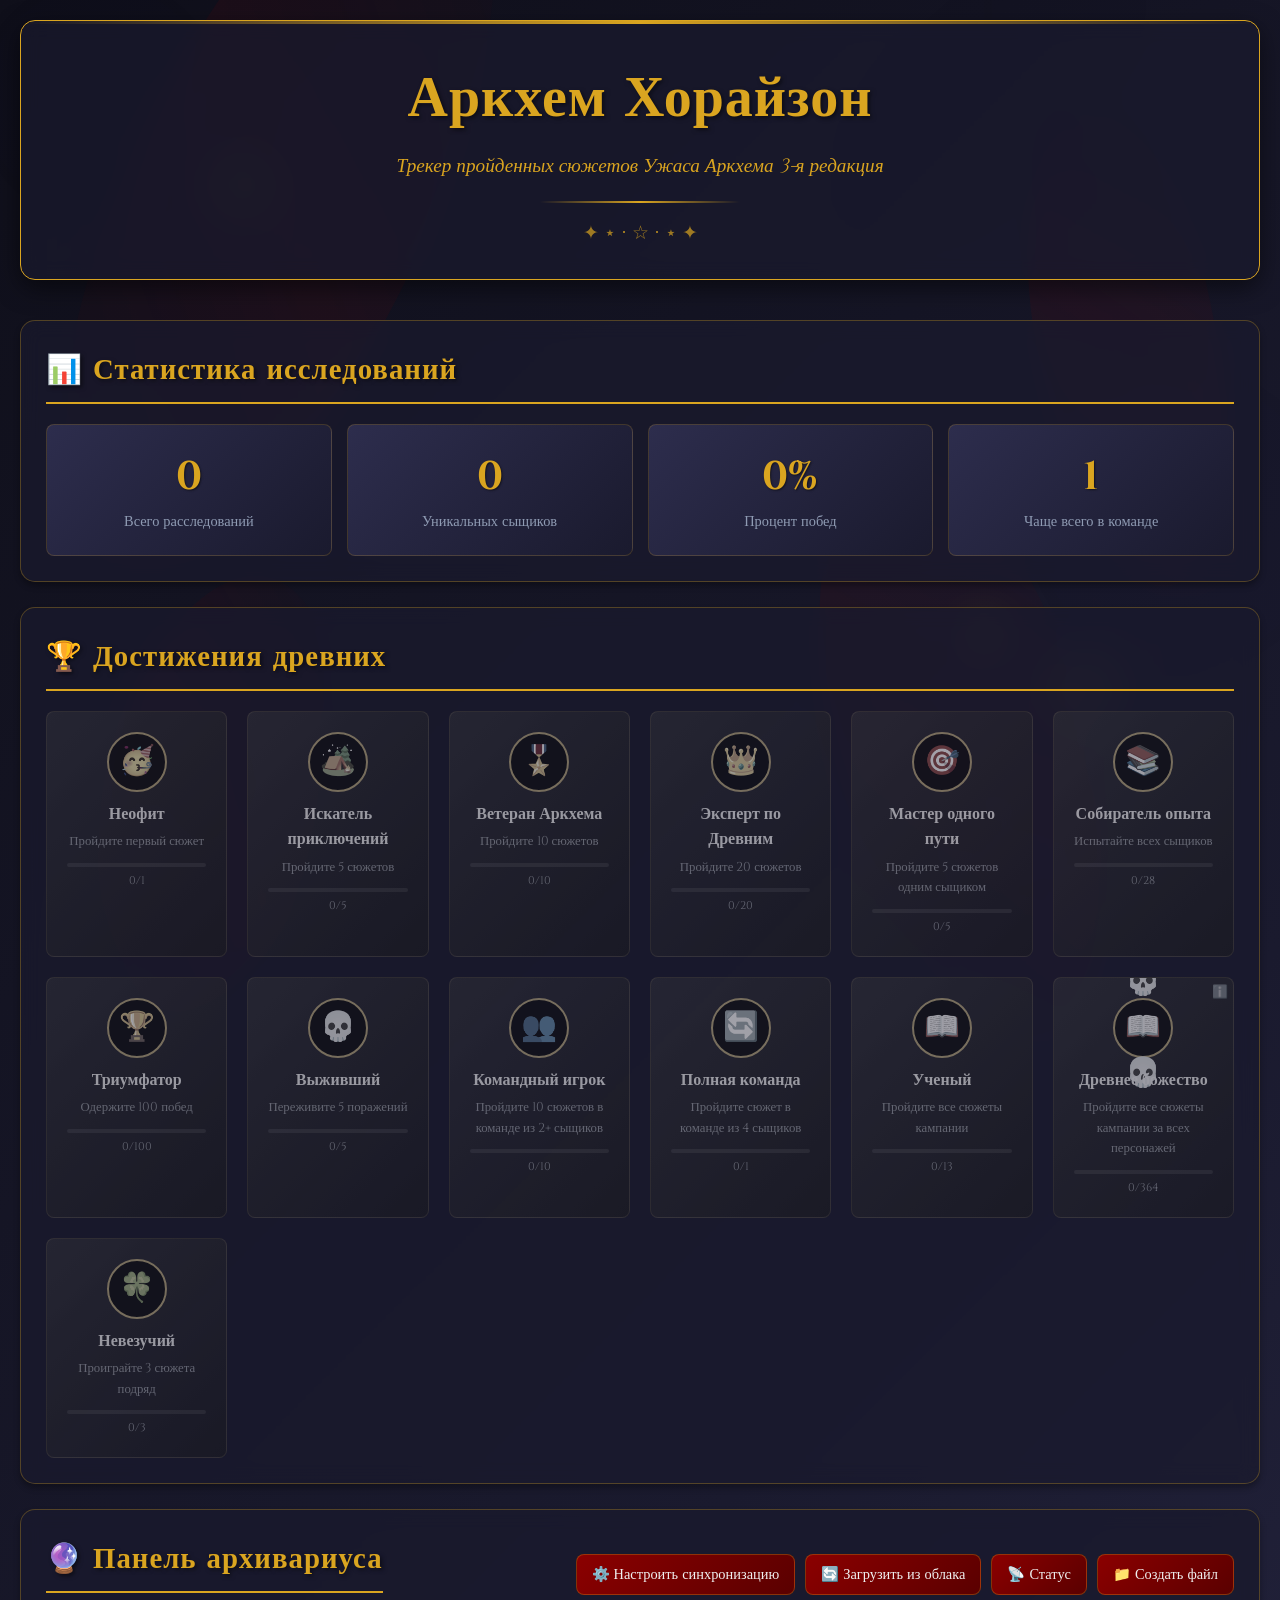
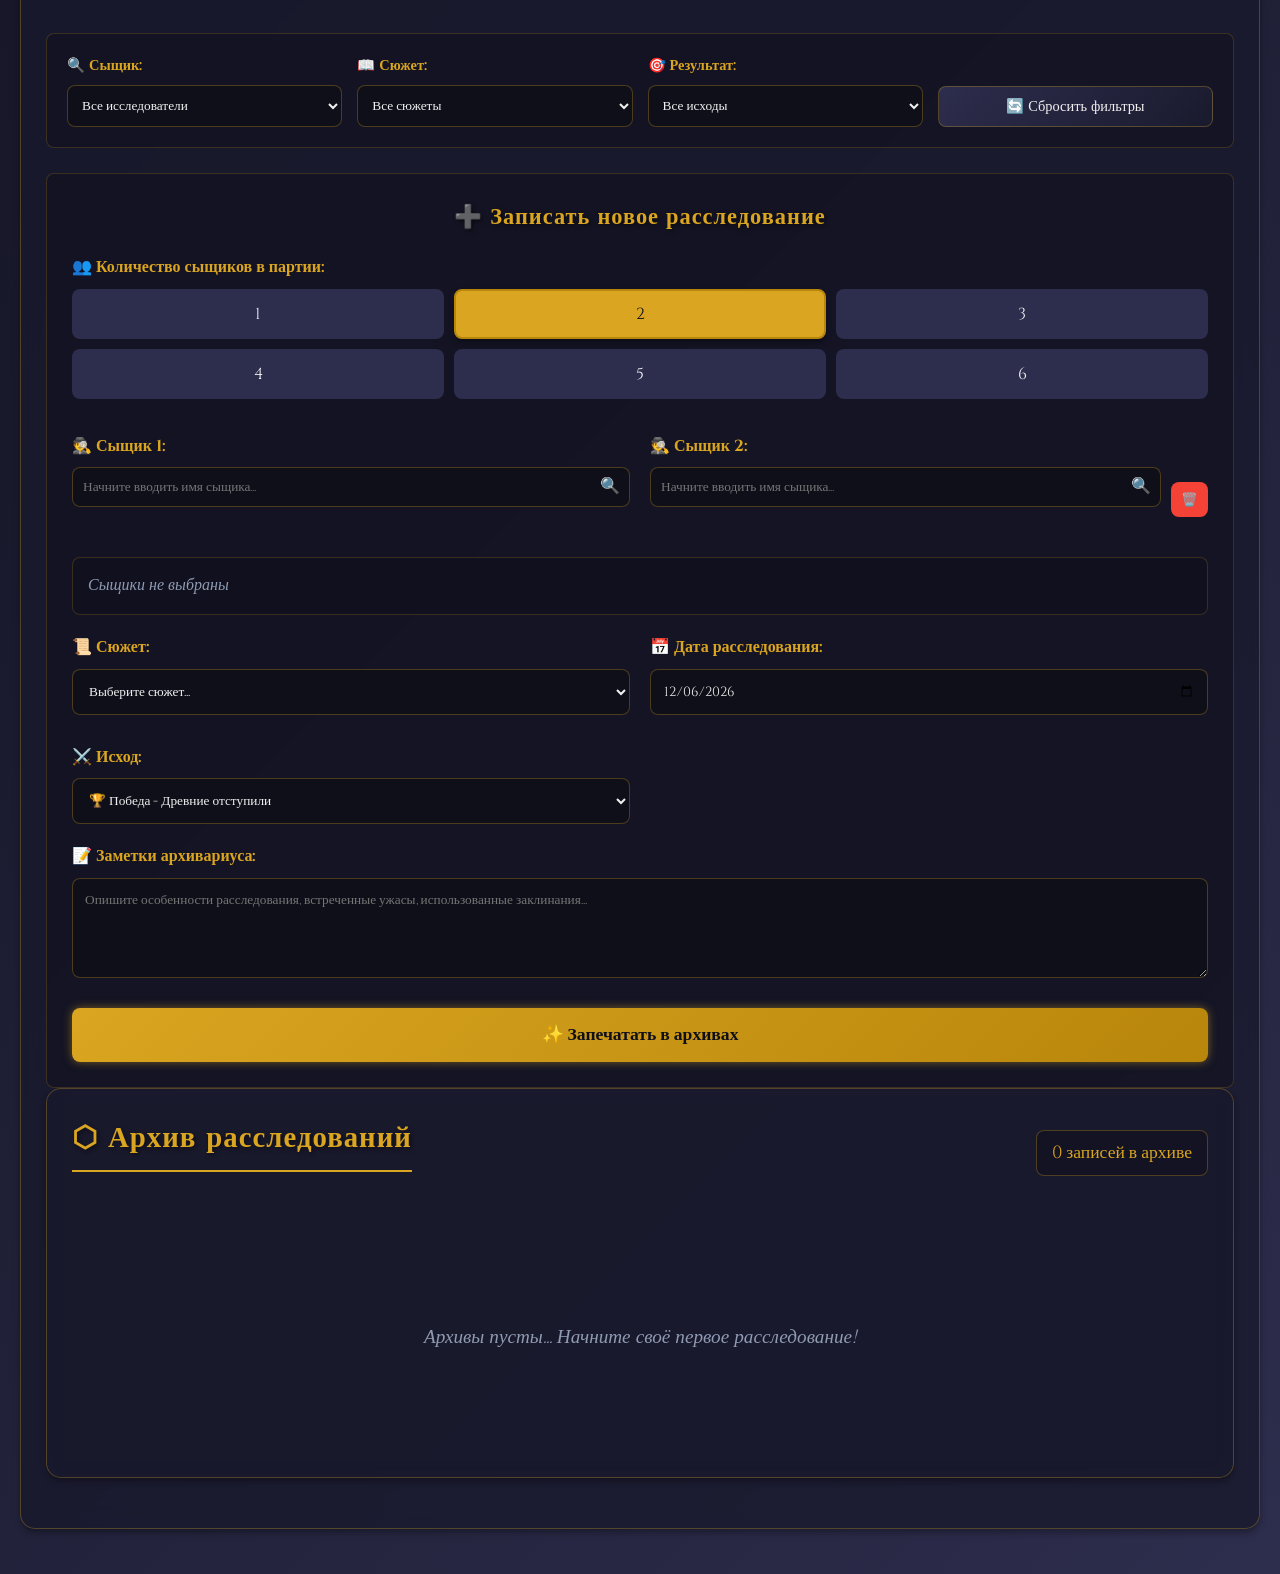
==== index.html @ a3b242ba "Update index.html" ====
<!DOCTYPE html>
<html lang="ru">
<head>
    <meta charset="UTF-8">
    <meta name="viewport" content="width=device-width, initial-scale=1.0">
    <title>Аркхем Хорайзон - Трекер Ужаса Аркхема</title>
    <meta name="description" content="Трекер для настольной игры Ужас Аркхема с гексагональной сеткой записей">
    <meta name="keywords" content="Ужас Аркхема, Arkham Horror, трекер, настольная игра, гексагоны">
    
    <!-- Favicon с щупальцем и глазом -->
    <link rel="icon" type="image/svg+xml" href="data:image/svg+xml,%3Csvg xmlns='http://www.w3.org/2000/svg' viewBox='0 0 100 100'%3E%3Cdefs%3E%3ClinearGradient id='tentacleGrad' x1='0%25' y1='0%25' x2='100%25' y2='100%25'%3E%3Cstop offset='0%25' style='stop-color:%238b0000' /%3E%3Cstop offset='100%25' style='stop-color:%235a0000' /%3E%3C/linearGradient%3E%3C/defs%3E%3C!-- Щупальце --%3E%3Cpath d='M50 10 Q30 30 25 50 Q20 70 30 85 Q40 95 55 90 Q70 85 75 70 Q80 55 70 40 Q60 25 50 10' fill='url(%23tentacleGrad)' stroke='%23daa520' stroke-width='3'/%3E%3C!-- Глаз --%3E%3Ccircle cx='45' cy='40' r='12' fill='%23ffffff' stroke='%23daa520' stroke-width='2'/%3E%3Ccircle cx='45' cy='40' r='6' fill='%23000000'/%3E%3Ccircle cx='42' cy='37' r='2' fill='%23ffffff'/%3E%3C/svg%3E">
    <link rel="icon" type="image/png" sizes="32x32" href="data:image/svg+xml,%3Csvg xmlns='http://www.w3.org/2000/svg' viewBox='0 0 100 100'%3E%3Cdefs%3E%3ClinearGradient id='tentacleGrad' x1='0%25' y1='0%25' x2='100%25' y2='100%25'%3E%3Cstop offset='0%25' style='stop-color:%238b0000' /%3E%3Cstop offset='100%25' style='stop-color:%235a0000' /%3E%3C/linearGradient%3E%3C/defs%3E%3C!-- Щупальце --%3E%3Cpath d='M50 10 Q30 30 25 50 Q20 70 30 85 Q40 95 55 90 Q70 85 75 70 Q80 55 70 40 Q60 25 50 10' fill='url(%23tentacleGrad)' stroke='%23daa520' stroke-width='3'/%3E%3C!-- Глаз --%3E%3Ccircle cx='45' cy='40' r='12' fill='%23ffffff' stroke='%23daa520' stroke-width='2'/%3E%3Ccircle cx='45' cy='40' r='6' fill='%23000000'/%3E%3Ccircle cx='42' cy='37' r='2' fill='%23ffffff'/%3E%3C/svg%3E">
    <link rel="apple-touch-icon" href="data:image/svg+xml,%3Csvg xmlns='http://www.w3.org/2000/svg' viewBox='0 0 100 100'%3E%3Cdefs%3E%3ClinearGradient id='tentacleGrad' x1='0%25' y1='0%25' x2='100%25' y2='100%25'%3E%3Cstop offset='0%25' style='stop-color:%238b0000' /%3E%3Cstop offset='100%25' style='stop-color:%235a0000' /%3E%3C/linearGradient%3E%3C/defs%3E%3C!-- Щупальце --%3E%3Cpath d='M50 10 Q30 30 25 50 Q20 70 30 85 Q40 95 55 90 Q70 85 75 70 Q80 55 70 40 Q60 25 50 10' fill='url(%23tentacleGrad)' stroke='%23daa520' stroke-width='3'/%3E%3C!-- Глаз --%3E%3Ccircle cx='45' cy='40' r='12' fill='%23ffffff' stroke='%23daa520' stroke-width='2'/%3E%3Ccircle cx='45' cy='40' r='6' fill='%23000000'/%3E%3Ccircle cx='42' cy='37' r='2' fill='%23ffffff'/%3E%3C/svg%3E">
    
    <link rel="stylesheet" href="style.css">
    <link href="https://fonts.googleapis.com/css2?family=MedievalSharp&family=Cinzel:wght@400;700&display=swap" rel="stylesheet">
</head>
<body>
    <!-- Фон с атмосферными элементами -->
    <div class="background-elements">
        <div class="tentacle tentacle-1"></div>
        <div class="tentacle tentacle-2"></div>
        <div class="tentacle tentacle-3"></div>
        <div class="tentacle tentacle-4"></div>

        <div class="eldritch-symbol symbol-1">⚸</div>
        <div class="eldritch-symbol symbol-2">♆</div>
        <div class="eldritch-symbol symbol-3">♇</div>
        <div class="eldritch-symbol symbol-4">⚕</div>
        <div class="eldritch-symbol symbol-5">⚚</div>

        <div class="ancient-rune rune-1">ᚠ</div>
        <div class="ancient-rune rune-2">ᚢ</div>
        <div class="ancient-rune rune-3">ᚦ</div>
        <div class="ancient-rune rune-4">ᚨ</div>
        <div class="ancient-rune rune-5">ᚱ</div>

        <div class="nebula nebula-1"></div>
        <div class="nebula nebula-2"></div>
        <div class="nebula nebula-3"></div>

        <div class="floating-eye eye-1">👁️</div>
        <div class="floating-eye eye-2">👁️</div>
        <div class="floating-eye eye-3">👁️</div>

        <div class="pulsating-orb orb-1"></div>
        <div class="pulsating-orb orb-2"></div>
        <div class="pulsating-orb orb-3"></div>

        <div class="whispering-shadow shadow-1"></div>
        <div class="whispering-shadow shadow-2"></div>
    </div>

    <div class="container">
        <!-- Заголовок -->
        <header class="main-header">
            <div class="title-container">
                <h1 class="main-title eldritch-text">Аркхем Хорайзон</h1>
                <p class="subtitle ancient-script">Трекер пройденных сюжетов Ужаса Аркхема 3-я редакция</p>
                <div class="decoration-line"></div>
                <div class="header-ornament">✦ ⋆ ⋅ ☆ ⋅ ⋆ ✦</div>
            </div>
        </header>

        <!-- Статистика -->
        <section class="stats-section">
            <h2 class="section-title eldritch-text">📊 Статистика исследований</h2>
            <div class="stats-grid" id="stats-container">
                <!-- Статистика будет генерироваться через JS -->
            </div>
        </section>

        <!-- Достижения -->
        <section class="achievements-section">
            <h2 class="section-title eldritch-text">🏆 Достижения древних</h2>
            <div class="achievements-grid" id="achievements-container">
                <!-- Достижения будут генерироваться через JS -->
            </div>
        </section>

        <!-- Панель управления -->
        <section class="control-panel">
            <div class="panel-header">
                <h2 class="section-title eldritch-text">🔮 Панель архивариуса</h2>
                <div class="control-buttons">
                    <button id="setup-sync" class="control-btn btn-hover-effect">⚙️ Настроить синхронизацию</button>
                    <button id="manual-sync" class="control-btn btn-hover-effect">🔄 Загрузить из облака</button>
                    <button id="sync-status" class="control-btn btn-hover-effect">📡 Статус</button>
                    <button id="create-sync-file" class="control-btn btn-hover-effect">📁 Создать файл</button>
                </div>
            </div>

            <!-- Фильтры -->
            <div class="filters">
                <div class="filter-group">
                    <label for="filter-investigator" class="filter-label">🔍 Сыщик:</label>
                    <select id="filter-investigator" class="filter-select focus-ring">
                        <option value="all">Все исследователи</option>
                    </select>
                </div>
                <div class="filter-group">
                    <label for="filter-scenario" class="filter-label">📖 Сюжет:</label>
                    <select id="filter-scenario" class="filter-select focus-ring">
                        <option value="all">Все сюжеты</option>
                    </select>
                </div>
                <div class="filter-group">
                    <label for="filter-result" class="filter-label">🎯 Результат:</label>
                    <select id="filter-result" class="filter-select focus-ring">
                        <option value="all">Все исходы</option>
                        <option value="win">Только победы</option>
                        <option value="loss">Только поражения</option>
                    </select>
                </div>
                <button id="reset-filters" class="control-btn secondary btn-hover-effect">🔄 Сбросить фильтры</button>
            </div>

            <!-- Форма добавления записи -->
            <div class="add-record-form">
                <h3 class="form-title eldritch-text">➕ Записать новое расследование</h3>
                <form id="progress-form" class="progress-form">
                    <!-- Блок выбора количества сыщиков -->
                    <div class="form-group">
                        <label for="player-count" class="form-label">👥 Количество сыщиков в партии:</label>
                        <div class="player-count-selector">
                            <button type="button" class="count-btn" data-count="1">1</button>
                            <button type="button" class="count-btn" data-count="2">2</button>
                            <button type="button" class="count-btn" data-count="3">3</button>
                            <button type="button" class="count-btn" data-count="4">4</button>
                            <button type="button" class="count-btn" data-count="5">5</button>
                            <button type="button" class="count-btn" data-count="6">6</button>
                        </div>
                        <input type="hidden" id="player-count" value="2">
                    </div>

                    <!-- Динамические поля выбора сыщиков -->
                    <div class="form-row" id="investigators-container">
                        <!-- Поля будут генерироваться здесь -->
                    </div>

                    <div class="form-row">
                        <div class="form-group">
                            <label for="scenario" class="form-label">📜 Сюжет:</label>
                            <select id="scenario" class="form-select focus-ring" required>
                                <option value="">Выберите сюжет...</option>
                            </select>
                            <div id="scenario-preview" class="preview-container"></div>
                        </div>

                        <div class="form-group">
                            <label for="date" class="form-label">📅 Дата расследования:</label>
                            <input type="date" id="date" class="form-input focus-ring" required>
                        </div>
                    </div>

                    <div class="form-row">
                        <div class="form-group">
                            <label for="result" class="form-label">⚔️ Исход:</label>
                            <select id="result" class="form-select focus-ring">
                                <option value="win">🏆 Победа - Древние отступили</option>
                                <option value="loss">💀 Поражение - Безумие поглотило</option>
                                <option value="other">❓ Иной исход</option>
                            </select>
                        </div>
                    </div>

                    <div class="form-group full-width">
                        <label for="notes" class="form-label">📝 Заметки архивариуса:</label>
                        <textarea id="notes" class="form-textarea focus-ring" placeholder="Опишите особенности расследования, встреченные ужасы, использованные заклинания..."></textarea>
                    </div>

                    <button type="submit" class="submit-btn btn-hover-effect glow-effect">✨ Запечатать в архивах</button>
                </form>
            </div>

            <!-- Гексагональная сетка записей -->
            <section class="records-section">
                <div class="section-header">
                    <h2 class="section-title eldritch-text">⬡ Архив расследований</h2>
                    <div class="records-counter">
                        <span id="records-count">0</span> записей в архиве
                    </div>
                </div>

                <div id="hexagon-grid" class="hexagon-grid">
                    <!-- Гексагоны будут генерироваться здесь -->
                </div>
            </section>
        </section>
    </div>

    <!-- Модальное окно для детального просмотра -->
    <div id="record-modal" class="modal">
        <div class="modal-content deep-shadow">
            <span class="close">&times;</span>
            <div id="modal-content" class="modal-body">
                <!-- Содержимое модального окна -->
            </div>
        </div>
    </div>

    <!-- Новое полноэкранное модальное окно для таблицы прогресса -->
    <div id="progress-modal" class="modal fullscreen-modal">
        <div class="modal-content fullscreen-content deep-shadow">
            <span class="close fullscreen-close">&times;</span>
            <div id="progress-modal-content" class="modal-body fullscreen-body">
                <!-- Таблица прогресса будет здесь -->
            </div>
        </div>
    </div>

    <!-- Модальное окно для изображений -->
    <div id="image-modal" class="modal">
        <div class="modal-content image-modal-content">
            <span class="close">&times;</span>
            <div id="image-modal-body" class="modal-body image-modal-body">
                <!-- Содержимое модального окна для изображений -->
            </div>
        </div>
    </div>

    <!-- Уведомления -->
    <div id="notification-container" class="notification-container"></div>

    <script src="script.js"></script>
</body>
</html>
---- style.css ----
/* Базовые стили и сброс */
* {
    margin: 0;
    padding: 0;
    box-sizing: border-box;
}

:root {
    --primary: #8b0000;
    --primary-dark: #5a0000;
    --primary-light: #b22222;
    --secondary: #1a1a2e;
    --secondary-dark: #0f0f1a;
    --secondary-light: #2d2d4d;
    --accent: #daa520;
    --accent-dark: #b8860b;
    --text-light: #f0f0f0;
    --text-dark: #8f9bb3;
    --success: #4caf50;
    --danger: #f44336;
    --warning: #ff9800;
    --parchment: #f5e6ca;
    --parchment-dark: #e6d7b8;
    --border-radius: 8px;
    --shadow: 0 4px 6px rgba(0, 0, 0, 0.3);
    --shadow-heavy: 0 8px 25px rgba(0, 0, 0, 0.5);
}

body {
    font-family: 'Cinzel', serif;
    background: linear-gradient(135deg, var(--secondary-dark) 0%, var(--secondary) 50%, var(--secondary-light) 100%);
    color: var(--text-light);
    line-height: 1.6;
    min-height: 100vh;
    position: relative;
    overflow-x: hidden;
}

/* Атмосферные элементы фона */
.background-elements {
    position: fixed;
    top: 0;
    left: 0;
    width: 100%;
    height: 100%;
    pointer-events: none;
    z-index: -1;
    opacity: 0.1;
}

.tentacle {
    position: absolute;
    background: linear-gradient(45deg, transparent, var(--primary), transparent);
    border-radius: 50%;
    animation: tentacleFloat 25s infinite ease-in-out;
}

.tentacle-1 {
    width: 300px;
    height: 800px;
    top: -200px;
    left: 10%;
    transform: rotate(25deg);
}

.tentacle-2 {
    width: 250px;
    height: 600px;
    bottom: -150px;
    right: 15%;
    transform: rotate(-15deg);
    animation-delay: -5s;
}

.tentacle-3 {
    width: 180px;
    height: 500px;
    top: 10%;
    right: 5%;
    transform: rotate(-10deg);
    animation-delay: -10s;
}

.tentacle-4 {
    width: 220px;
    height: 450px;
    bottom: -120px;
    left: 8%;
    transform: rotate(15deg);
    animation-delay: -15s;
}

.eldritch-symbol {
    position: absolute;
    font-size: 4rem;
    opacity: 0.05;
    animation: symbolPulse 15s infinite alternate;
}

.symbol-1 {
    top: 20%;
    left: 5%;
}

.symbol-2 {
    bottom: 20%;
    right: 8%;
    animation-delay: -2s;
}

.symbol-3 {
    top: 70%;
    left: 20%;
    animation-delay: -4s;
    font-size: 3.5rem;
}

.symbol-4 {
    top: 35%;
    right: 12%;
    animation-delay: -6s;
    font-size: 3rem;
}

.symbol-5 {
    top: 55%;
    left: 75%;
    animation-delay: -8s;
    font-size: 2.8rem;
}

.ancient-rune {
    position: absolute;
    font-size: 2.5rem;
    opacity: 0.03;
    animation: runeFloat 30s infinite ease-in-out;
    font-family: 'Cinzel', serif;
}

.rune-1 {
    top: 15%;
    left: 8%;
    color: var(--accent);
}

.rune-2 {
    top: 65%;
    left: 85%;
    animation-delay: -6s;
    color: var(--primary);
}

.rune-3 {
    top: 80%;
    left: 12%;
    animation-delay: -12s;
    color: var(--accent);
}

.rune-4 {
    top: 25%;
    left: 90%;
    animation-delay: -18s;
    color: var(--primary);
}

.rune-5 {
    top: 45%;
    left: 5%;
    animation-delay: -24s;
    color: var(--accent);
}

.nebula {
    position: absolute;
    border-radius: 50%;
    background: radial-gradient(circle, rgba(138, 43, 226, 0.1) 0%, transparent 70%);
    filter: blur(20px);
    animation: nebulaFloat 40s infinite ease-in-out;
}

.nebula-1 {
    width: 400px;
    height: 400px;
    top: -100px;
    left: -100px;
}

.nebula-2 {
    width: 300px;
    height: 300px;
    bottom: -50px;
    right: 10%;
    animation-delay: -10s;
}

.nebula-3 {
    width: 500px;
    height: 500px;
    top: 30%;
    right: -150px;
    animation-delay: -20s;
}

.floating-eye {
    position: absolute;
    font-size: 2rem;
    opacity: 0.05;
    animation: eyeWander 35s infinite ease-in-out;
    filter: drop-shadow(0 0 5px rgba(218, 165, 32, 0.3));
}

.eye-1 {
    top: 20%;
    right: 20%;
}

.eye-2 {
    top: 60%;
    left: 25%;
    animation-delay: -8s;
}

.eye-3 {
    top: 75%;
    right: 30%;
    animation-delay: -16s;
}

.pulsating-orb {
    position: absolute;
    border-radius: 50%;
    background: radial-gradient(circle, var(--accent) 0%, transparent 70%);
    filter: blur(15px);
    animation: orbPulseFloat 12s infinite ease-in-out;
}

.orb-1 {
    width: 100px;
    height: 100px;
    top: 15%;
    left: 15%;
}

.orb-2 {
    width: 80px;
    height: 80px;
    bottom: 25%;
    right: 20%;
    animation-delay: -4s;
}

.orb-3 {
    width: 120px;
    height: 120px;
    top: 70%;
    left: 80%;
    animation-delay: -8s;
}

.whispering-shadow {
    position: absolute;
    background: linear-gradient(45deg, transparent, rgba(0, 0, 0, 0.3), transparent);
    border-radius: 50%;
    animation: shadowDrift 50s infinite linear;
}

.shadow-1 {
    width: 200px;
    height: 400px;
    top: -100px;
    right: 15%;
    transform: rotate(45deg);
}

.shadow-2 {
    width: 150px;
    height: 300px;
    bottom: -80px;
    left: 20%;
    transform: rotate(-30deg);
    animation-delay: -25s;
}

@keyframes tentacleFloat {
    0%, 100% {
        transform: translateY(0) rotate(25deg);
        opacity: 0.1;
    }

    50% {
        transform: translateY(-20px) rotate(30deg);
        opacity: 0.15;
    }
}

@keyframes symbolPulse {
    0% {
        opacity: 0.03;
        transform: scale(1);
    }

    100% {
        opacity: 0.08;
        transform: scale(1.1);
    }
}

@keyframes runeFloat {
    0%, 100% {
        transform: translateY(0px) rotate(0deg);
        opacity: 0.03;
    }

    25% {
        transform: translateY(-20px) rotate(90deg);
        opacity: 0.06;
    }

    50% {
        transform: translateY(0px) rotate(180deg);
        opacity: 0.03;
    }

    75% {
        transform: translateY(20px) rotate(270deg);
        opacity: 0.06;
    }
}

@keyframes nebulaFloat {
    0%, 100% {
        transform: translate(0, 0) scale(1);
        opacity: 0.1;
    }

    50% {
        transform: translate(50px, -30px) scale(1.2);
        opacity: 0.3;
    }
}

@keyframes eyeWander {
    0%, 100% {
        transform: translate(0, 0) scale(1);
        opacity: 0.05;
    }

    25% {
        transform: translate(10px, -15px) scale(1.1);
        opacity: 0.08;
    }

    50% {
        transform: translate(-5px, 10px) scale(0.9);
        opacity: 0.05;
    }

    75% {
        transform: translate(-15px, -5px) scale(1.05);
        opacity: 0.08;
    }
}

@keyframes orbPulseFloat {
    0%, 100% {
        transform: translate(0, 0) scale(1);
        opacity: 0.1;
    }

    50% {
        transform: translate(15px, -20px) scale(1.5);
        opacity: 0.3;
    }
}

@keyframes shadowDrift {
    0%, 100% {
        transform: rotate(45deg) translateX(0);
        opacity: 0.1;
    }

    50% {
        transform: rotate(45deg) translateX(50px);
        opacity: 0.3;
    }
}

/* Контейнер и общие стили */
.container {
    max-width: 1400px;
    margin: 0 auto;
    padding: 20px;
    position: relative;
    z-index: 1;
}

/* Заголовок */
.main-header {
    text-align: center;
    margin-bottom: 40px;
    padding: 30px;
    background: rgba(26, 26, 46, 0.7);
    border-radius: 15px;
    border: 1px solid var(--accent);
    box-shadow: var(--shadow-heavy);
    backdrop-filter: blur(10px);
    position: relative;
    overflow: hidden;
}

    .main-header::before {
        content: '';
        position: absolute;
        top: 0;
        left: 0;
        right: 0;
        height: 3px;
        background: linear-gradient(90deg, transparent, var(--accent), transparent);
    }

.title-container {
    position: relative;
    z-index: 2;
}

.main-title {
    font-family: 'MedievalSharp', cursive;
    font-size: 3.5rem;
    color: var(--accent);
    margin-bottom: 10px;
    text-shadow: 2px 2px 4px rgba(0, 0, 0, 0.5);
    letter-spacing: 2px;
}

.subtitle {
    font-size: 1.2rem;
    color: var(--text-dark);
    margin-bottom: 20px;
    font-style: italic;
}

.decoration-line {
    width: 200px;
    height: 2px;
    background: linear-gradient(90deg, transparent, var(--accent), transparent);
    margin: 0 auto;
}

.header-ornament {
    color: var(--accent);
    font-size: 1.2rem;
    margin-top: 15px;
    opacity: 0.7;
    animation: ornamentGlow 4s infinite alternate;
}

@keyframes ornamentGlow {
    from {
        opacity: 0.5;
        text-shadow: 0 0 5px rgba(218, 165, 32, 0.3);
    }

    to {
        opacity: 0.8;
        text-shadow: 0 0 10px rgba(218, 165, 32, 0.6);
    }
}

/* Секции */
section {
    background: rgba(26, 26, 46, 0.7);
    padding: 25px;
    border-radius: 15px;
    margin-bottom: 25px;
    border: 1px solid rgba(218, 165, 32, 0.3);
    box-shadow: var(--shadow);
    backdrop-filter: blur(10px);
}

.section-title {
    color: var(--accent);
    margin-bottom: 20px;
    font-size: 1.8rem;
    border-bottom: 2px solid var(--accent);
    padding-bottom: 10px;
    text-shadow: 1px 1px 2px rgba(0, 0, 0, 0.5);
}

/* Статистика */
.stats-grid {
    display: grid;
    grid-template-columns: repeat(auto-fit, minmax(200px, 1fr));
    gap: 15px;
    margin-top: 20px;
}

.stat-card {
    background: linear-gradient(135deg, var(--secondary-light), var(--secondary));
    padding: 20px;
    border-radius: var(--border-radius);
    text-align: center;
    transition: all 0.3s ease;
    border: 1px solid rgba(218, 165, 32, 0.2);
    position: relative;
    overflow: hidden;
}

    .stat-card::before {
        content: '';
        position: absolute;
        top: 0;
        left: -100%;
        width: 100%;
        height: 100%;
        background: linear-gradient(90deg, transparent, rgba(218, 165, 32, 0.1), transparent);
        transition: left 0.5s;
    }

    .stat-card:hover::before {
        left: 100%;
    }

    .stat-card:hover {
        transform: translateY(-5px);
        box-shadow: var(--shadow-heavy);
    }

.stat-value {
    font-size: 2.5rem;
    font-weight: bold;
    color: var(--accent);
    display: block;
    text-shadow: 1px 1px 2px rgba(0, 0, 0, 0.5);
}

.stat-label {
    color: var(--text-dark);
    font-size: 0.9rem;
    margin-top: 5px;
}

/* Достижения */
.achievements-grid {
    display: grid;
    grid-template-columns: repeat(auto-fit, minmax(180px, 1fr));
    gap: 20px;
    margin-top: 20px;
}

.achievement-card {
    background: linear-gradient(135deg, var(--secondary-light), var(--secondary));
    padding: 20px;
    border-radius: var(--border-radius);
    text-align: center;
    transition: all 0.3s ease;
    border: 1px solid rgba(218, 165, 32, 0.2);
    position: relative;
    overflow: hidden;
}

    .achievement-card.unlocked {
        border-color: var(--accent);
        box-shadow: 0 0 15px rgba(218, 165, 32, 0.3);
    }

    .achievement-card.locked {
        opacity: 0.6;
        filter: grayscale(0.7);
    }

    .achievement-card:hover {
        transform: translateY(-3px);
        box-shadow: var(--shadow-heavy);
    }

.achievement-icon {
    width: 60px;
    height: 60px;
    margin: 0 auto 10px;
    border-radius: 50%;
    background: var(--secondary-dark);
    display: flex;
    align-items: center;
    justify-content: center;
    font-size: 1.8rem;
    border: 2px solid var(--accent);
}

.achievement-card.unlocked .achievement-icon {
    background: linear-gradient(135deg, var(--accent), var(--primary));
    animation: glow 2s infinite alternate;
}

@keyframes glow {
    from {
        box-shadow: 0 0 5px var(--accent);
    }

    to {
        box-shadow: 0 0 15px var(--accent);
    }
}

.achievement-name {
    font-weight: bold;
    margin-bottom: 5px;
    color: var(--text-light);
}

.achievement-desc {
    font-size: 0.8rem;
    color: var(--text-dark);
    margin-bottom: 10px;
}

.achievement-progress {
    margin-top: 8px;
    height: 4px;
    background: rgba(255, 255, 255, 0.1);
    border-radius: 2px;
    overflow: hidden;
}

.achievement-progress-bar {
    height: 100%;
    background: linear-gradient(90deg, var(--accent), var(--primary));
    transition: width 0.5s ease;
}

.achievement-progress-text {
    font-size: 0.7rem;
    color: var(--text-dark);
    margin-top: 5px;
}

.clickable-achievement {
    cursor: pointer;
    transition: all 0.3s ease;
    position: relative;
}

    .clickable-achievement:hover {
        transform: translateY(-5px);
        box-shadow: 0 10px 25px rgba(218, 165, 32, 0.3);
    }

    .clickable-achievement::after {
        content: 'ℹ️';
        position: absolute;
        top: 5px;
        right: 5px;
        font-size: 0.8rem;
        opacity: 0.7;
    }

/* Панель управления */
.control-panel {
    background: rgba(26, 26, 46, 0.8);
}

.panel-header {
    display: flex;
    justify-content: space-between;
    align-items: center;
    margin-bottom: 20px;
    flex-wrap: wrap;
    gap: 15px;
}

.control-buttons {
    display: flex;
    gap: 10px;
    flex-wrap: wrap;
}

.control-btn {
    background: linear-gradient(135deg, var(--primary), var(--primary-dark));
    color: var(--text-light);
    padding: 10px 15px;
    border: none;
    border-radius: var(--border-radius);
    cursor: pointer;
    font-family: 'Cinzel', serif;
    font-size: 0.9rem;
    transition: all 0.3s ease;
    border: 1px solid rgba(218, 165, 32, 0.3);
}

    .control-btn:hover {
        background: linear-gradient(135deg, var(--primary-light), var(--primary));
        transform: translateY(-2px);
        box-shadow: var(--shadow);
    }

    .control-btn.secondary {
        background: linear-gradient(135deg, var(--secondary-light), var(--secondary));
    }

        .control-btn.secondary:hover {
            background: linear-gradient(135deg, var(--secondary), var(--secondary-light));
        }

/* Фильтры */
.filters {
    display: grid;
    grid-template-columns: repeat(auto-fit, minmax(200px, 1fr));
    gap: 15px;
    align-items: end;
    margin-bottom: 25px;
    padding: 20px;
    background: rgba(15, 15, 26, 0.5);
    border-radius: var(--border-radius);
    border: 1px solid rgba(218, 165, 32, 0.2);
}

.filter-group {
    display: flex;
    flex-direction: column;
}

.filter-label {
    color: var(--accent);
    margin-bottom: 8px;
    font-weight: bold;
    font-size: 0.9rem;
}

.filter-select {
    padding: 10px;
    border-radius: var(--border-radius);
    border: 1px solid rgba(218, 165, 32, 0.3);
    background: var(--secondary-dark);
    color: var(--text-light);
    font-family: 'Cinzel', serif;
    transition: all 0.3s ease;
}

    .filter-select:focus {
        outline: none;
        border-color: var(--accent);
        box-shadow: 0 0 0 2px rgba(218, 165, 32, 0.2);
    }

/* Форма добавления записи */
.add-record-form {
    background: rgba(15, 15, 26, 0.5);
    padding: 25px;
    border-radius: var(--border-radius);
    border: 1px solid rgba(218, 165, 32, 0.2);
}

.form-title {
    color: var(--accent);
    margin-bottom: 20px;
    font-size: 1.4rem;
    text-align: center;
}

.progress-form {
    display: flex;
    flex-direction: column;
    gap: 20px;
}

.form-row {
    display: grid;
    grid-template-columns: 1fr 1fr;
    gap: 20px;
}

.form-group {
    display: flex;
    flex-direction: column;
}

    .form-group.full-width {
        grid-column: 1 / -1;
    }

.form-label {
    color: var(--accent);
    margin-bottom: 8px;
    font-weight: bold;
}

.form-select, .form-input, .form-textarea {
    padding: 12px;
    border-radius: var(--border-radius);
    border: 1px solid rgba(218, 165, 32, 0.3);
    background: var(--secondary-dark);
    color: var(--text-light);
    font-family: 'Cinzel', serif;
    transition: all 0.3s ease;
}

    .form-select:focus, .form-input:focus, .form-textarea:focus {
        outline: none;
        border-color: var(--accent);
        box-shadow: 0 0 0 2px rgba(218, 165, 32, 0.2);
    }

.form-textarea {
    min-height: 100px;
    resize: vertical;
}

.preview-container {
    margin-top: 10px;
    text-align: center;
}

.submit-btn {
    background: linear-gradient(135deg, var(--accent), var(--accent-dark));
    color: var(--secondary-dark);
    padding: 15px 30px;
    border: none;
    border-radius: var(--border-radius);
    cursor: pointer;
    font-family: 'Cinzel', serif;
    font-size: 1.1rem;
    font-weight: bold;
    transition: all 0.3s ease;
    margin-top: 10px;
}

    .submit-btn:hover {
        background: linear-gradient(135deg, var(--accent-dark), var(--accent));
        transform: translateY(-2px);
        box-shadow: var(--shadow);
    }

/* Секция записей */
.records-section {
    background: rgba(26, 26, 46, 0.7);
}

.section-header {
    display: flex;
    justify-content: space-between;
    align-items: center;
    margin-bottom: 30px;
    flex-wrap: wrap;
    gap: 15px;
}

.records-counter {
    color: var(--accent);
    font-size: 1.1rem;
    background: rgba(15, 15, 26, 0.5);
    padding: 8px 15px;
    border-radius: var(--border-radius);
    border: 1px solid rgba(218, 165, 32, 0.3);
}

/* ГЕКСАГОНАЛЬНАЯ СЕТКА */
.hexagon-grid {
    display: grid;
    grid-template-columns: repeat(auto-fill, minmax(180px, 1fr));
    gap: 40px 20px;
    padding: 40px 20px;
    justify-items: center;
    position: relative;
}

@media (min-width: 1200px) {
    .hexagon-grid {
        grid-template-columns: repeat(6, 1fr);
    }
}

@media (max-width: 1199px) and (min-width: 768px) {
    .hexagon-grid {
        grid-template-columns: repeat(4, 1fr);
    }
}

@media (max-width: 767px) {
    .hexagon-grid {
        grid-template-columns: repeat(2, 1fr);
        gap: 30px 15px;
    }
}

/* Стили для гексагона */
.hexagon {
    width: 160px;
    height: 180px;
    position: relative;
    margin: 10px 0;
    transition: all 0.4s cubic-bezier(0.25, 0.46, 0.45, 0.94);
    cursor: pointer;
    filter: drop-shadow(0 5px 15px rgba(0, 0, 0, 0.4));
}

.hexagon-inner {
    position: absolute;
    width: 100%;
    height: 100%;
    clip-path: polygon(50% 0%, 100% 25%, 100% 75%, 50% 100%, 0% 75%, 0% 25%);
    background-size: cover;
    background-position: center;
    background-repeat: no-repeat;
    display: flex;
    flex-direction: column;
    justify-content: space-between;
    padding: 20px 15px;
    color: white;
    text-shadow: 1px 1px 3px rgba(0, 0, 0, 0.8);
    overflow: hidden;
}

    .hexagon-inner::before {
        content: '';
        position: absolute;
        top: 0;
        left: 0;
        right: 0;
        bottom: 0;
        background: linear-gradient(135deg, rgba(26, 26, 46, 0.85) 0%, rgba(22, 33, 62, 0.75) 50%, rgba(15, 52, 96, 0.6) 100%);
        z-index: 1;
    }

    .hexagon-inner > * {
        position: relative;
        z-index: 2;
    }

/* Эффекты при наведении */
.hexagon:hover {
    transform: scale(1.15) rotate(5deg);
    filter: drop-shadow(0 10px 25px rgba(218, 165, 32, 0.4));
    z-index: 10;
}

    .hexagon:hover .hexagon-inner::before {
        background: linear-gradient(135deg, rgba(218, 165, 32, 0.7) 0%, rgba(22, 33, 62, 0.8) 50%, rgba(15, 52, 96, 0.6) 100%);
    }

/* Цветовые темы для результатов */
.hexagon.win .hexagon-inner {
    border: 2px solid var(--success);
}

.hexagon.loss .hexagon-inner {
    border: 2px solid var(--danger);
}

.hexagon.other .hexagon-inner {
    border: 2px solid var(--warning);
}

/* Содержимое гексагона */
.hexagon-header {
    text-align: center;
    margin-bottom: 10px;
}

.hexagon-investigator {
    font-weight: bold;
    font-size: 0.85em;
    margin-bottom: 5px;
    color: var(--text-light);
}

.hexagon-scenario {
    font-size: 0.7em;
    opacity: 0.9;
    line-height: 1.2;
}

.hexagon-meta {
    text-align: center;
    font-size: 0.65em;
    opacity: 0.8;
}

.hexagon-date {
    margin-bottom: 3px;
}

.hexagon-result {
    font-weight: bold;
    padding: 2px 6px;
    border-radius: 3px;
    display: inline-block;
    margin-top: 3px;
    font-size: 0.6em;
}

.win .hexagon-result {
    background: rgba(76, 175, 80, 0.3);
    color: #4caf50;
}

.loss .hexagon-result {
    background: rgba(244, 67, 54, 0.3);
    color: #f44336;
}

.other .hexagon-result {
    background: rgba(255, 152, 0, 0.3);
    color: #ff9800;
}

.hexagon-notes {
    font-size: 0.6em;
    text-align: center;
    margin-top: 5px;
    opacity: 0.9;
    max-height: 30px;
    overflow: hidden;
    display: -webkit-box;
    -webkit-line-clamp: 2;
    -webkit-box-orient: vertical;
}

.hexagon-actions {
    position: absolute;
    top: 5px;
    right: 5px;
    opacity: 0;
    transition: opacity 0.3s;
    z-index: 3;
}

.hexagon:hover .hexagon-actions {
    opacity: 1;
}

.hexagon-delete {
    background: rgba(244, 67, 54, 0.8);
    border: none;
    border-radius: 50%;
    width: 22px;
    height: 22px;
    color: white;
    cursor: pointer;
    font-size: 0.7em;
    display: flex;
    align-items: center;
    justify-content: center;
    transition: all 0.3s;
}

    .hexagon-delete:hover {
        background: #f44336;
        transform: scale(1.1);
    }

/* Анимации для гексагонов */
@keyframes hexagonAppear {
    0% {
        opacity: 0;
        transform: scale(0) rotate(-180deg);
    }

    60% {
        opacity: 1;
        transform: scale(1.1) rotate(10deg);
    }

    100% {
        opacity: 1;
        transform: scale(1) rotate(0deg);
    }
}

.hexagon {
    animation: hexagonAppear 0.6s cubic-bezier(0.25, 0.46, 0.45, 0.94);
}

/* Стиль для пустой сетки */
.hexagon-grid:empty::before {
    content: 'Архивы пусты... Начните своё первое расследование!';
    text-align: center;
    color: var(--text-dark);
    font-style: italic;
    grid-column: 1 / -1;
    padding: 60px 20px;
    font-size: 1.2em;
}

/* Эффект свечения для гексагонов */
.hexagon::after {
    content: '';
    position: absolute;
    top: -2px;
    left: -2px;
    right: -2px;
    bottom: -2px;
    clip-path: polygon(50% 0%, 100% 25%, 100% 75%, 50% 100%, 0% 75%, 0% 25%);
    background: linear-gradient(45deg, var(--accent), var(--primary), var(--accent));
    z-index: -1;
    opacity: 0;
    transition: opacity 0.3s;
}

.hexagon:hover::after {
    opacity: 0.3;
    animation: hexagonGlow 2s ease-in-out infinite alternate;
}

@keyframes hexagonGlow {
    from {
        filter: blur(5px);
        opacity: 0.2;
    }

    to {
        filter: blur(8px);
        opacity: 0.4;
    }
}

/* Модальное окно */
.modal {
    display: none;
    position: fixed;
    z-index: 1000;
    left: 0;
    top: 0;
    width: 100%;
    height: 100%;
    background-color: rgba(0, 0, 0, 0.8);
    backdrop-filter: blur(5px);
}

.modal-content {
    background: linear-gradient(135deg, var(--secondary), var(--secondary-dark));
    margin: 5% auto;
    padding: 0;
    border-radius: 15px;
    width: 90%;
    max-width: 700px;
    box-shadow: var(--shadow-heavy);
    border: 2px solid var(--accent);
    position: relative;
    animation: modalAppear 0.3s ease-out;
    max-height: 90vh;
    overflow: hidden;
    display: flex;
    flex-direction: column;
}

/* Стили для модального окна с изображением */
#image-modal .modal-content {
    width: 95vw;
    height: 95vh;
    max-width: 95vw;
    max-height: 95vh;
    margin: 2.5vh auto;
    background: rgba(26, 26, 46, 0.98);
    border: 3px solid var(--accent);
}

#image-modal .modal-body {
    padding: 0;
    width: 100%;
    height: 100%;
    overflow: hidden;
}

.image-modal-content {
    width: 100%;
    height: 100%;
    display: flex;
    flex-direction: column;
}

.simple-image-container {
    flex: 1;
    display: flex;
    flex-direction: column;
    align-items: center;
    justify-content: center;
    padding: 20px;
}

#flip-container {
    width: 90vw;
    height: 80vh;
    display: flex;
    flex-direction: column;
    align-items: center;
    justify-content: center;
    perspective: 1000px;
}

.flipper {
    position: relative;
    width: 100%;
    height: 100%;
    transition: transform 0.6s;
    transform-style: preserve-3d;
    cursor: pointer;
}

.flipper .front,
.flipper .back {
    position: absolute;
    width: 100%;
    height: 100%;
    backface-visibility: hidden;
    display: flex;
    align-items: center;
    justify-content: center;
}

.flipper .front {
    transform: rotateY(0deg);
}

.flipper .back {
    transform: rotateY(180deg);
}

.flipper img {
    max-width: 100%;
    max-height: 100%;
    width: auto;
    height: auto;
    object-fit: contain;
    border-radius: 12px;
    box-shadow: 0 8px 30px rgba(0,0,0,0.6);
}

#flip-instruction {
    text-align: center;
    margin-top: 20px;
    color: var(--accent);
    font-size: 1.2rem;
    padding: 10px;
}

.modal-title {
    text-align: center;
    margin: 10px 0 20px 0;
    color: var(--text-light);
    font-size: 1.5rem;
}

@keyframes modalAppear {
    from {
        opacity: 0;
        transform: scale(0.8);
    }

    to {
        opacity: 1;
        transform: scale(1);
    }
}

.close {
    position: absolute;
    top: 15px;
    right: 25px;
    color: var(--accent);
    font-size: 35px;
    font-weight: bold;
    cursor: pointer;
    z-index: 10;
    transition: color 0.3s;
}

    .close:hover {
        color: var(--primary-light);
    }

.modal-body {
    padding: 30px;
    color: var(--text-light);
    overflow-y: auto;
    flex: 1;
    max-height: calc(90vh - 60px);
}

/* Уведомления */
.notification-container {
    position: fixed;
    top: 20px;
    right: 20px;
    z-index: 10000;
    display: flex;
    flex-direction: column;
    gap: 10px;
}

.notification {
    padding: 15px 20px;
    border-radius: var(--border-radius);
    color: white;
    font-weight: bold;
    box-shadow: var(--shadow);
    animation: notificationSlideIn 0.3s ease-out;
    max-width: 300px;
    border-left: 4px solid;
}

    .notification.success {
        background: var(--success);
        border-left-color: #2e7d32;
    }

    .notification.warning {
        background: var(--warning);
        border-left-color: #ef6c00;
    }

    .notification.error {
        background: var(--danger);
        border-left-color: #c62828;
    }

    .notification.info {
        background: #2196f3;
        border-left-color: #1565c0;
    }

@keyframes notificationSlideIn {
    from {
        transform: translateX(100%);
        opacity: 0;
    }

    to {
        transform: translateX(0);
        opacity: 1;
    }
}

.notification.fade-out {
    animation: notificationSlideOut 0.3s ease-in forwards;
}

@keyframes notificationSlideOut {
    from {
        transform: translateX(0);
        opacity: 1;
    }

    to {
        transform: translateX(100%);
        opacity: 0;
    }
}

/* Стили для множественного выбора сыщиков */
.player-count-selector {
    display: grid;
    grid-template-columns: repeat(3, 1fr);
    gap: 10px;
    margin-bottom: 15px;
}

.count-btn {
    background: var(--secondary-light);
    color: var(--text-light);
    border: 2px solid transparent;
    border-radius: var(--border-radius);
    padding: 12px 8px;
    cursor: pointer;
    font-family: 'Cinzel', serif;
    font-size: 1rem;
    transition: all 0.3s ease;
    text-align: center;
}

    .count-btn:hover {
        background: var(--secondary);
        transform: translateY(-2px);
    }

    .count-btn.active {
        background: var(--accent);
        color: var(--secondary-dark);
        border-color: var(--accent-dark);
        box-shadow: var(--shadow);
    }

/* Стили для динамических полей выбора сыщиков */
.investigator-field {
    position: relative;
}

.investigator-field-group {
    display: flex;
    gap: 10px;
    align-items: end;
}

.investigator-select-container {
    flex: 1;
}

.remove-investigator-btn {
    background: var(--danger);
    color: white;
    border: none;
    border-radius: var(--border-radius);
    padding: 10px;
    cursor: pointer;
    transition: all 0.3s ease;
    height: fit-content;
}

    .remove-investigator-btn:hover {
        background: #d32f2f;
        transform: scale(1.05);
    }

/* Стили для поиска сыщиков */
.investigator-search-container {
    position: relative;
    margin-bottom: 10px;
}

.investigator-search {
    width: 100%;
    padding: 10px 35px 10px 10px;
    border-radius: var(--border-radius);
    border: 1px solid rgba(218, 165, 32, 0.3);
    background: var(--secondary-dark);
    color: var(--text-light);
    font-family: 'Cinzel', serif;
}

    .investigator-search:focus {
        outline: none;
        border-color: var(--accent);
        box-shadow: 0 0 0 2px rgba(218, 165, 32, 0.2);
    }

.search-icon {
    position: absolute;
    right: 10px;
    top: 50%;
    transform: translateY(-50%);
    color: var(--text-dark);
}

/* Стили для выпадающего списка с поиском */
.investigator-select-with-search {
    width: 100%;
    max-height: 200px;
    overflow-y: auto;
    background: var(--secondary-dark);
    border: 1px solid rgba(218, 165, 32, 0.3);
    border-radius: var(--border-radius);
    position: absolute;
    top: 100%;
    left: 0;
    z-index: 1000;
    display: none;
}

.investigator-option {
    padding: 10px;
    cursor: pointer;
    border-bottom: 1px solid rgba(255, 255, 255, 0.1);
    transition: background 0.3s ease;
    display: flex;
    align-items: center;
    gap: 10px;
}

    .investigator-option:hover {
        background: var(--secondary-light);
    }

    .investigator-option:last-child {
        border-bottom: none;
    }

    .investigator-option.highlighted {
        background: var(--accent);
        color: var(--secondary-dark);
    }

.investigator-option-image {
    width: 50px;
    height: 50px;
    border-radius: 50%;
    object-fit: cover;
    border: 2px solid var(--accent);
}

.investigator-option-info {
    flex: 1;
}

.investigator-option-name {
    font-weight: bold;
    font-size: 1rem;
}

.investigator-option-desc {
    font-size: 0.8rem;
    color: var(--text-dark);
    margin-top: 2px;
}

.no-results {
    justify-content: center;
    color: var(--text-dark);
    font-style: italic;
}

/* Стили для превью выбранных сыщиков */
.selected-investigators-preview {
    display: flex;
    flex-wrap: wrap;
    gap: 15px;
    margin-top: 20px;
    padding: 15px;
    background: rgba(15, 15, 26, 0.5);
    border-radius: var(--border-radius);
    border: 1px solid rgba(218, 165, 32, 0.2);
}

.selected-investigator-item {
    display: flex;
    align-items: center;
    gap: 10px;
    background: var(--secondary-light);
    padding: 8px 12px;
    border-radius: var(--border-radius);
    border: 1px solid rgba(218, 165, 32, 0.3);
}

.selected-investigator-avatar {
    width: 50px;
    height: 50px;
    border-radius: 50%;
    overflow: hidden;
    border: 2px solid var(--accent);
    cursor: pointer;
}

.selected-investigator-avatar img {
    width: 100%;
    height: 100%;
    object-fit: cover;
}

.selected-investigator-name {
    font-size: 0.9rem;
    color: var(--text-light);
}

.remove-selected-investigator {
    background: none;
    border: none;
    color: var(--danger);
    cursor: pointer;
    padding: 2px 8px;
    border-radius: 3px;
    font-size: 1.2rem;
    transition: all 0.3s ease;
}

.remove-selected-investigator:hover {
    background: var(--danger);
    color: white;
}


/* Стили для таблицы прогресса */
.universal-progress {
    padding: 0;
    height: 100%;
    display: flex;
    flex-direction: column;
}

.progress-header {
    background: linear-gradient(135deg, var(--secondary), var(--secondary-dark));
    padding: 25px;
    border-bottom: 3px solid var(--accent);
    text-align: center;
    position: sticky;
    top: 0;
    z-index: 10;
    flex-shrink: 0;
}

    .progress-header h3 {
        font-size: 2.5rem;
        color: var(--accent);
        margin-bottom: 15px;
        text-shadow: 2px 2px 4px rgba(0, 0, 0, 0.5);
    }

.progress-summary {
    background: rgba(15, 15, 26, 0.8);
    padding: 20px;
    border-radius: var(--border-radius);
    margin: 20px 0;
    border: 2px solid var(--accent);
    backdrop-filter: blur(10px);
}

.progress-stats {
    display: grid;
    grid-template-columns: repeat(auto-fit, minmax(200px, 1fr));
    gap: 20px;
    font-size: 1.3rem;
}

    .progress-stats div {
        background: rgba(255, 255, 255, 0.1);
        padding: 15px;
        border-radius: var(--border-radius);
        text-align: center;
        border: 1px solid rgba(218, 165, 32, 0.3);
    }

.progress-table-container {
    flex: 1;
    overflow: auto;
    background: rgba(26, 26, 46, 0.9);
    border-radius: var(--border-radius);
    border: 2px solid var(--accent);
    padding: 15px;
    min-height: 0;
}

.progress-table {
    width: 100%;
    border-collapse: separate;
    border-spacing: 0;
    background: rgba(15, 15, 26, 0.8);
    border-radius: var(--border-radius);
    overflow: hidden;
    min-width: 800px;
}

    .progress-table th {
        background: linear-gradient(135deg, var(--accent), var(--primary));
        color: var(--secondary-dark);
        font-weight: bold;
        padding: 15px 10px;
        text-align: center;
        font-size: 0.9rem;
        white-space: nowrap;
        position: sticky;
        top: 0;
        z-index: 5;
        border-bottom: 2px solid var(--accent-dark);
    }

    .progress-table .investigator-cell {
        background: var(--secondary-dark);
        text-align: left;
        font-weight: bold;
        white-space: nowrap;
        display: flex;
        align-items: center;
        gap: 12px;
        padding: 12px 15px;
        position: sticky;
        left: 0;
        z-index: 2;
        border-right: 2px solid var(--accent);
        min-width: 200px;
    }

.table-investigator-img {
    width: 40px;
    height: 40px;
    border-radius: 50%;
    object-fit: cover;
    border: 2px solid var(--accent);
    transition: transform 0.3s ease;
}

    .table-investigator-img:hover {
        transform: scale(1.1);
    }

.scenario-cell {
    text-align: center;
    padding: 15px 8px;
    font-size: 1.4rem;
    transition: all 0.3s ease;
    border: 1px solid rgba(255, 255, 255, 0.1);
    min-width: 80px;
}

    .scenario-cell.completed {
        background: linear-gradient(135deg, rgba(76, 175, 80, 0.3), rgba(76, 175, 80, 0.1));
        color: #4caf50;
        position: relative;
    }

        .scenario-cell.completed::before {
            content: '';
            position: absolute;
            top: 0;
            left: 0;
            right: 0;
            bottom: 0;
            background: url('data:image/svg+xml,<svg xmlns="http://www.w3.org/2000/svg" viewBox="0 0 24 24" fill="%234caf50" opacity="0.1"><path d="M9 16.17L4.83 12l-1.42 1.41L9 19 21 7l-1.41-1.41z"/></svg>') center/contain no-repeat;
        }

    .scenario-cell.pending {
        background: linear-gradient(135deg, rgba(244, 67, 54, 0.2), rgba(244, 67, 54, 0.05));
        color: #f44336;
    }

    .scenario-cell:hover {
        transform: scale(1.1);
        box-shadow: 0 0 15px rgba(218, 165, 32, 0.3);
        z-index: 1;
    }

/* Стили для полноэкранного модального окна */
.fullscreen-modal .modal-content {
    width: 95vw;
    height: 95vh;
    margin: 2.5vh auto;
    max-width: none;
    max-height: none;
}

.fullscreen-content {
    padding: 0;
    display: flex;
    flex-direction: column;
}

.fullscreen-body {
    flex: 1;
    overflow: auto;
    padding: 20px;
    max-height: calc(95vh - 40px);
}

.fullscreen-close {
    position: fixed;
    top: 25px;
    right: 35px;
    color: var(--accent);
    font-size: 40px;
    font-weight: bold;
    cursor: pointer;
    z-index: 1001;
    background: rgba(0, 0, 0, 0.7);
    width: 50px;
    height: 50px;
    border-radius: 50%;
    display: flex;
    align-items: center;
    justify-content: center;
    transition: all 0.3s ease;
}

    .fullscreen-close:hover {
        background: var(--accent);
        color: var(--secondary-dark);
        transform: scale(1.1);
    }

/* Анимация появления */
@keyframes fadeInScale {
    from {
        opacity: 0;
        transform: scale(0.8);
    }

    to {
        opacity: 1;
        transform: scale(1);
    }
}

.fullscreen-modal .modal-content {
    animation: fadeInScale 0.4s cubic-bezier(0.25, 0.46, 0.45, 0.94);
}

/* Стили для переворота изображений */
.flippable-image {
    cursor: pointer;
    transition: transform 0.6s ease;
    transform-style: preserve-3d;
    position: relative;
    display: inline-block;
    width: 100%;
    height: 100%;
}

.flippable-image.flipped {
    transform: rotateY(180deg);
}

.flippable-image .image-front,
.flippable-image .image-back {
    position: absolute;
    width: 100%;
    height: 100%;
    backface-visibility: hidden;
    border-radius: inherit;
    top: 0;
    left: 0;
    display: flex;
    align-items: center;
    justify-content: center;
}

.flippable-image .image-front {
    z-index: 2;
    transform: rotateY(0deg);
}

.flippable-image .image-back {
    transform: rotateY(180deg);
    z-index: 1;
}

.flippable-image .image-front img,
.flippable-image .image-back img {
    width: 100%;
    height: 100%;
    object-fit: contain;
    border-radius: inherit;
}

.image-placeholder {
    width: 100%;
    height: 100%;
    background: linear-gradient(135deg, var(--secondary), var(--secondary-dark));
    display: flex;
    align-items: center;
    justify-content: center;
    color: var(--text-dark);
    font-style: italic;
    border-radius: inherit;
    text-align: center;
    padding: 20px;
}

.flip-indicator {
    position: absolute;
    bottom: 10px;
    right: 10px;
    background: rgba(0, 0, 0, 0.7);
    color: white;
    padding: 5px 10px;
    border-radius: 20px;
    font-size: 0.8rem;
    z-index: 10;
    pointer-events: none;
}

/* Индикатор переворота */
.flip-indicator {
    position: absolute;
    bottom: 5px;
    right: 5px;
    background: rgba(0, 0, 0, 0.7);
    color: white;
    padding: 3px 8px;
    border-radius: 10px;
    font-size: 0.7rem;
    z-index: 10;
    pointer-events: none;
    transition: opacity 0.3s ease;
}

/* Анимация переворота */
@keyframes flip {
    0% {
        transform: rotateY(0deg);
    }

    100% {
        transform: rotateY(180deg);
    }
}

.flippable-image.flipping {
    animation: flip 0.6s ease forwards;
}

/* Специфичные стили для разных типов изображений */
.detail-image-large.flippable-image {
    width: 80px;
    height: 80px;
    border-radius: 50%;
    border: 3px solid var(--accent);
}

.scenario-preview-large.flippable-image {
    width: 240px;
    height: 160px;
    border-radius: 12px;
    border: 3px solid var(--accent);
}

.selected-investigator-avatar.flippable-image {
    width: 60px;
    height: 60px;
    border-radius: 50%;
    border: 3px solid var(--accent);
}

.hexagon-image.flippable-image {
    width: 45px;
    height: 45px;
    border-radius: 50%;
    border: 2px solid var(--text-light);
}

.hexagon-investigator-image.flippable-image {
    width: 35px;
    height: 35px;
    border-radius: 50%;
    border: 2px solid var(--text-light);
}

/* Стили для заголовка с переворачивающимся изображением */
.detail-header {
    position: relative;
    height: 200px;
    border-radius: 12px 12px 0 0;
    overflow: hidden;
}

.detail-header-image {
    width: 100%;
    height: 100%;
}

.detail-overlay {
    position: absolute;
    top: 0;
    left: 0;
    right: 0;
    bottom: 0;
    background: rgba(0, 0, 0, 0.7);
    display: flex;
    flex-direction: column;
    justify-content: center;
    align-items: center;
    text-align: center;
    padding: 20px;
    pointer-events: none;
}

    .detail-overlay * {
        pointer-events: auto;
    }

/* Исправления для деталей записи */
.record-details {
    max-width: 100%;
    overflow: hidden;
}

.detail-content {
    padding: 20px;
}

.detail-row {
    display: grid;
    grid-template-columns: 1fr 1fr;
    gap: 20px;
    margin-bottom: 20px;
}

.detail-group {
    background: rgba(15, 15, 26, 0.5);
    padding: 15px;
    border-radius: var(--border-radius);
    border: 1px solid rgba(218, 165, 32, 0.2);
}

    .detail-group.full-width {
        grid-column: 1 / -1;
    }

.detail-label {
    color: var(--accent);
    margin-bottom: 10px;
    font-weight: bold;
    font-size: 1.1rem;
}

.detail-value {
    display: flex;
    align-items: center;
    gap: 15px;
    margin-bottom: 10px;
}

    .detail-value:last-child {
        margin-bottom: 0;
    }

.detail-description {
    color: var(--text-dark);
    font-size: 0.9rem;
    margin: 0;
}

.notes-content {
    background: rgba(255, 255, 255, 0.05);
    padding: 15px;
    border-radius: var(--border-radius);
    border-left: 4px solid var(--accent);
    font-style: italic;
    margin: 0;
    word-break: break-word;
}

.detail-actions {
    text-align: center;
    margin-top: 20px;
    padding-top: 20px;
    border-top: 1px solid rgba(255, 255, 255, 0.1);
}

/* Стили для синхронизации */
.sync-setup-modal {
    max-width: 600px;
}

.setup-instructions {
    background: rgba(15, 15, 26, 0.5);
    padding: 15px;
    border-radius: var(--border-radius);
    margin-bottom: 20px;
    border-left: 3px solid var(--accent);
}

    .setup-instructions ol {
        margin-left: 20px;
        margin-top: 10px;
    }

    .setup-instructions li {
        margin: 5px 0;
    }

    .setup-instructions a {
        color: var(--accent);
        text-decoration: underline;
    }

.setup-form .form-group {
    margin: 15px 0;
}

.setup-form label {
    display: block;
    margin-bottom: 5px;
    font-weight: bold;
}

.sync-status {
    max-width: 500px;
}

.status-info {
    background: rgba(15, 15, 26, 0.5);
    padding: 20px;
    border-radius: var(--border-radius);
    margin: 15px 0;
}

.status-item {
    margin: 10px 0;
    padding: 8px 0;
    border-bottom: 1px solid rgba(255, 255, 255, 0.1);
}

    .status-item:last-child {
        border-bottom: none;
    }

.status-actions {
    display: flex;
    flex-direction: column;
    gap: 10px;
}

/* Полоса прокрутки для модальных окон */
.modal-body::-webkit-scrollbar {
    width: 8px;
}

.modal-body::-webkit-scrollbar-track {
    background: rgba(255, 255, 255, 0.1);
    border-radius: 4px;
}

.modal-body::-webkit-scrollbar-thumb {
    background: var(--accent);
    border-radius: 4px;
}

    .modal-body::-webkit-scrollbar-thumb:hover {
        background: var(--accent-dark);
    }

/* Предотвращаем скролл body когда открыто модальное окно */
body.modal-open {
    overflow: hidden;
}

/* Стили для превью сценария */
.scenario-preview-content {
    text-align: center;
    padding: 15px;
    background: rgba(15, 15, 26, 0.5);
    border-radius: var(--border-radius);
    border: 1px solid rgba(218, 165, 32, 0.2);
}

.scenario-preview-large {
    margin-bottom: 10px;
    cursor: pointer;
}

.scenario-preview-large img {
    width: 240px;
    height: 160px;
    object-fit: cover;
    border-radius: 12px;
    border: 3px solid var(--accent);
    transition: transform 0.3s ease;
}

.scenario-preview-large img:hover {
    transform: scale(1.05);
    box-shadow: 0 0 20px rgba(218, 165, 32, 0.5);
}

.scenario-preview-info {
    text-align: center;
}

.scenario-preview-info strong {
    color: var(--accent);
    font-size: 1.1rem;
    display: block;
    margin-bottom: 5px;
}

.scenario-preview-desc {
    font-size: 0.9rem;
    color: var(--text-dark);
    margin-top: 5px;
}

/* Гексагоны с несколькими сыщиками */
.hexagon-investigators {
    display: flex;
    justify-content: center;
    gap: 5px;
    margin-bottom: 8px;
}

.hexagon-investigator-list {
    font-size: 0.65em;
    opacity: 0.9;
    line-height: 1.1;
    margin-bottom: 5px;
}

/* Заглушка для отсутствующих изображений */
.image-placeholder {
    width: 100%;
    height: 100%;
    background: linear-gradient(135deg, var(--secondary), var(--secondary-dark));
    display: flex;
    align-items: center;
    justify-content: center;
    color: var(--text-dark);
    font-style: italic;
    border-radius: inherit;
}

/* Улучшенные тени для глубины */
.deep-shadow {
    box-shadow: 0 4px 8px rgba(0, 0, 0, 0.3), 0 8px 16px rgba(0, 0, 0, 0.2), 0 16px 32px rgba(0, 0, 0, 0.1);
}

/* Эффект свечения для активных элементов */
.glow-effect {
    box-shadow: 0 0 10px rgba(218, 165, 32, 0.5);
    transition: box-shadow 0.3s ease;
}

    .glow-effect:hover {
        box-shadow: 0 0 20px rgba(218, 165, 32, 0.8);
    }

/* Улучшенная типографика */
.eldritch-text {
    font-family: 'MedievalSharp', cursive;
    text-shadow: 2px 2px 4px rgba(0, 0, 0, 0.5);
    letter-spacing: 1px;
}

.ancient-script {
    font-family: 'Cinzel', serif;
    font-style: italic;
    color: var(--accent);
}

/* Стили для состояний фокуса */
.focus-ring:focus {
    outline: none;
    box-shadow: 0 0 0 3px rgba(218, 165, 32, 0.3);
}

/* Стили для состояний наведения на кнопки */
.btn-hover-effect {
    position: relative;
    overflow: hidden;
}

    .btn-hover-effect::before {
        content: '';
        position: absolute;
        top: 0;
        left: -100%;
        width: 100%;
        height: 100%;
        background: linear-gradient(90deg, transparent, rgba(255, 255, 255, 0.2), transparent);
        transition: left 0.5s;
    }

    .btn-hover-effect:hover::before {
        left: 100%;
    }

/* Адаптивность */
@media (max-width: 768px) {
    .container {
        padding: 10px;
    }

    section {
        padding: 15px;
    }

    .main-title {
        font-size: 2.5rem;
    }

    .form-row {
        grid-template-columns: 1fr;
    }

    .panel-header {
        flex-direction: column;
        align-items: stretch;
    }

    .control-buttons {
        justify-content: center;
    }

    .filters {
        grid-template-columns: 1fr;
    }

    .section-header {
        flex-direction: column;
        align-items: stretch;
    }

    .player-count-selector {
        grid-template-columns: repeat(2, 1fr);
    }

    .count-btn {
        padding: 10px 5px;
    }

    .investigator-field-group {
        flex-direction: column;
        gap: 5px;
    }

    .remove-investigator-btn {
        align-self: flex-start;
    }

    .fullscreen-modal .modal-content {
        width: 98vw;
        height: 98vh;
        margin: 1vh auto;
    }

    .fullscreen-close {
        top: 15px;
        right: 20px;
        width: 40px;
        height: 40px;
        font-size: 30px;
    }

    .progress-header h3 {
        font-size: 1.8rem;
    }

    .progress-stats {
        grid-template-columns: 1fr;
        font-size: 1.1rem;
    }

    .progress-table th {
        padding: 10px 5px;
        font-size: 0.7rem;
    }

    .progress-table .investigator-cell {
        min-width: 150px;
        padding: 8px 10px;
        font-size: 0.8rem;
    }

    .table-investigator-img {
        width: 30px;
        height: 30px;
    }

    .scenario-cell {
        padding: 10px 5px;
        font-size: 1.1rem;
        min-width: 60px;
    }

    .ancient-rune,
    .eldritch-symbol,
    .floating-eye {
        font-size: 1.5rem;
    }

    .nebula {
        width: 200px !important;
        height: 200px !important;
    }

    .pulsating-orb {
        width: 60px !important;
        height: 60px !important;
    }

    .tentacle {
        width: 150px !important;
        height: 300px !important;
    }

    /* Адаптивность для модального окна с изображением */
    #image-modal .modal-content {
        width: 98vw;
        height: 98vh;
        margin: 1vh auto;
    }

    #flip-container {
        width: 95vw;
        height: 70vh;
    }

    .flipper {
        min-height: 300px;
    }

    .modal-title {
        font-size: 1.2rem;
    }

    #flip-instruction {
        font-size: 1rem;
        margin-top: 15px;
    }
}

@media (max-width: 480px) {
    .hexagon {
        width: 140px;
        height: 160px;
    }

    .hexagon-inner {
        padding: 15px 10px;
    }

    .stats-grid {
        grid-template-columns: 1fr 1fr;
    }

    .achievements-grid {
        grid-template-columns: 1fr;
    }

    .player-count-selector {
        grid-template-columns: repeat(3, 1fr);
    }

    #flip-container {
        height: 60vh;
    }

    .flipper {
        min-height: 250px;
    }
}

/* Скорллбар */
::-webkit-scrollbar {
    width: 8px;
}

::-webkit-scrollbar-track {
    background: var(--secondary-dark);
}

::-webkit-scrollbar-thumb {
    background: var(--accent);
    border-radius: 4px;
}

    ::-webkit-scrollbar-thumb:hover {
        background: var(--accent-dark);
    }

/* Полоса прокрутки для таблицы */
.progress-table-container::-webkit-scrollbar {
    width: 12px;
    height: 12px;
}

.progress-table-container::-webkit-scrollbar-track {
    background: var(--secondary-dark);
    border-radius: 6px;
}

.progress-table-container::-webkit-scrollbar-thumb {
    background: var(--accent);
    border-radius: 6px;
}

    .progress-table-container::-webkit-scrollbar-thumb:hover {
        background: var(--accent-dark);
    }

/* Стили для высококонтрастного режима */
@media (prefers-contrast: high) {
    :root {
        --text-light: #ffffff;
        --text-dark: #cccccc;
        --accent: #ffd700;
    }

    .achievement-card {
        border-width: 2px;
    }

    .control-btn {
        border-width: 2px;
    }
}

/* Стили для уменьшенного движения */
@media (prefers-reduced-motion: reduce) {
    * {
        animation-duration: 0.01ms !important;
        animation-iteration-count: 1 !important;
        transition-duration: 0.01ms !important;
    }
}

/* Убираем возможность поворота на превью изображениях */
.scenario-preview-large,
.selected-investigator-avatar,
.hexagon-image,
.hexagon-investigator-image,
.detail-image-large {
    cursor: pointer;
}

    .scenario-preview-large .flip-indicator,
    .selected-investigator-avatar .flip-indicator,
    .hexagon-image .flip-indicator,
    .hexagon-investigator-image .flip-indicator,
    .detail-image-large .flip-indicator {
        display: none;
    }

/* Разрешаем поворот только в модальных окнах */
#image-modal .flippable-image .flip-indicator,
#record-modal .flippable-image .flip-indicator {
    display: block;
}

/* Исправления для изображений - правильное отображение без обрезки */
.flippable-image .image-front,
.flippable-image .image-back {
    object-fit: contain;
    background: var(--secondary-dark);
}

/* Специфичные стили для разных контейнеров */
.modal-image-container .flippable-image,
.detail-header-image .flippable-image,
.scenario-preview-large .flippable-image,
.selected-investigator-avatar .flippable-image {
    width: 100%;
    height: 100%;
}

.modal-image-container img,
.detail-header-image img {
    object-fit: contain;
    width: 100%;
    height: 100%;
}

/* Улучшенные стили для превью с половинками */
.scenario-preview-large .image-front {
    object-fit: cover;
    object-position: left center;
    width: 100%;
    height: 100%;
}

.selected-investigator-avatar .image-front,
.hexagon-image .image-front,
.hexagon-investigator-image .image-front,
.detail-image-large .image-front {
    object-fit: cover;
    object-position: right center;
    width: 100%;
    height: 100%;
}

/* Для таблицы прогресса */
.table-investigator-img {
    object-fit: cover;
    object-position: right center;
}

/* Исправления для модальных окон с изображениями */
.image-modal-content .modal-content {
    max-width: 95vw;
    max-height: 95vh;
    width: auto;
    height: auto;
    margin: 2.5vh auto;
    background: rgba(26, 26, 46, 0.95);
    border: 2px solid var(--accent);
    box-shadow: var(--shadow-heavy);
    display: flex;
    flex-direction: column;
    align-items: center;
    justify-content: center;
    padding: 20px;
}

.image-modal-body {
    padding: 0;
    display: flex;
    flex-direction: column;
    align-items: center;
    justify-content: center;
    max-width: 100%;
    max-height: 100%;
}

.modal-image-container {
    width: 80vw;
    height: 70vh;
    display: flex;
    align-items: center;
    justify-content: center;
    margin: 0 auto;
    border-radius: 12px;
    overflow: hidden;
    box-shadow: 0 8px 30px rgba(0, 0, 0, 0.6);
}

    .modal-image-container .flippable-image {
        width: 100%;
        height: 100%;
    }

    .modal-image-container img {
        width: 100%;
        height: 100%;
        object-fit: contain;
        display: block;
    }

/* Для деталей записи */
.detail-header-image {
    height: 200px;
    border-radius: 12px 12px 0 0;
    overflow: hidden;
}

    .detail-header-image .flippable-image {
        width: 100%;
        height: 100%;
    }

    .detail-header-image img {
        width: 100%;
        height: 100%;
        object-fit: cover;
    }

.detail-image-large {
    width: 80px;
    height: 80px;
    border-radius: 50%;
    border: 3px solid var(--accent);
}

    .detail-image-large img {
        width: 100%;
        height: 100%;
        object-fit: cover;
        border-radius: 50%;
    }

/* Стили для кнопок выбора количества игроков */
.player-count-selector {
    display: grid;
    grid-template-columns: repeat(3, 1fr);
    gap: 10px;
    margin-bottom: 15px;
}

.count-btn {
    background: var(--secondary-light);
    color: var(--text-light);
    border: 2px solid transparent;
    border-radius: var(--border-radius);
    padding: 12px 8px;
    cursor: pointer;
    font-family: 'Cinzel', serif;
    font-size: 1rem;
    transition: all 0.3s ease;
    text-align: center;
}

    .count-btn:hover {
        background: var(--secondary);
        transform: translateY(-2px);
    }

    .count-btn.active {
        background: var(--accent);
        color: var(--secondary-dark);
        border-color: var(--accent-dark);
        box-shadow: var(--shadow);
    }

/* Адаптивность для кнопок выбора игроков */
@media (max-width: 480px) {
    .player-count-selector {
        grid-template-columns: repeat(2, 1fr);
    }

    .count-btn {
        padding: 10px 5px;
        font-size: 0.9rem;
    }
}

.no-records-message {
    text-align: center;
    color: var(--text-dark);
    font-style: italic;
    padding: 60px 20px;
    font-size: 1.2em;
    grid-column: 1 / -1;
}
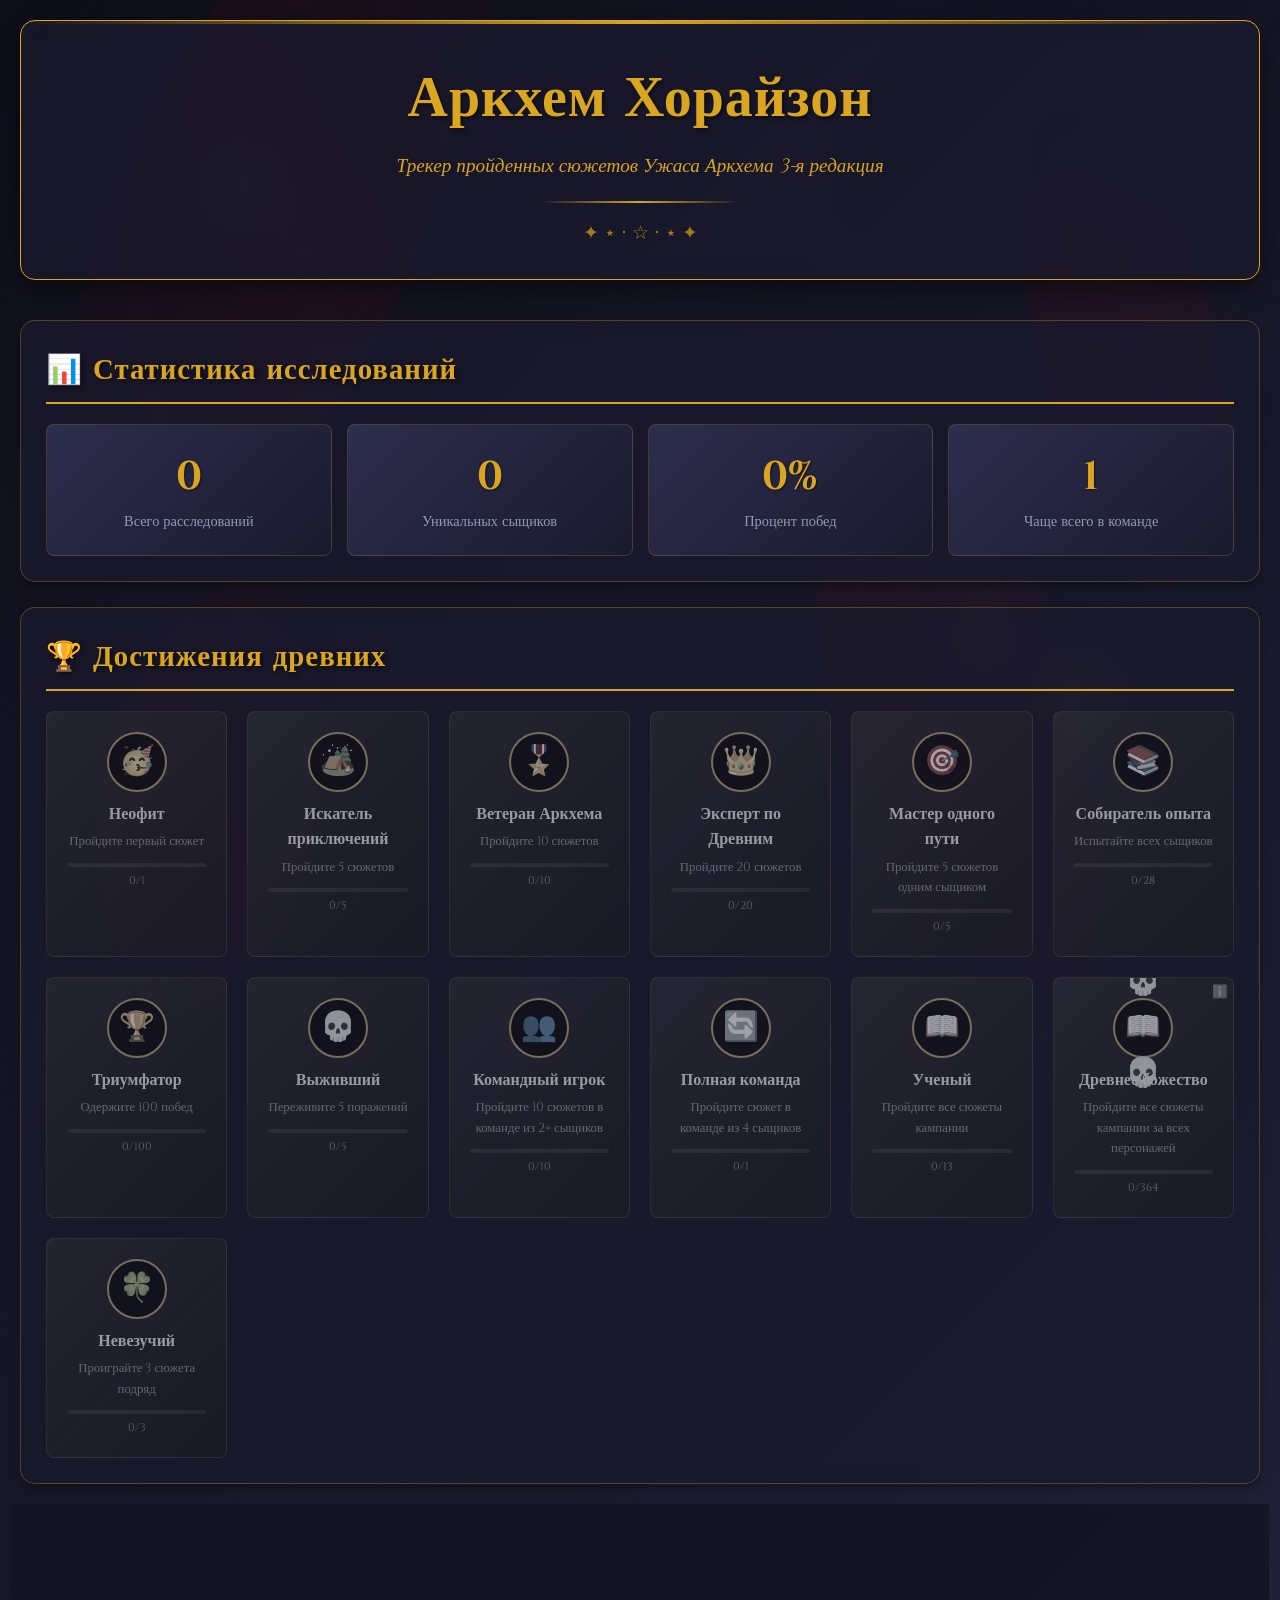
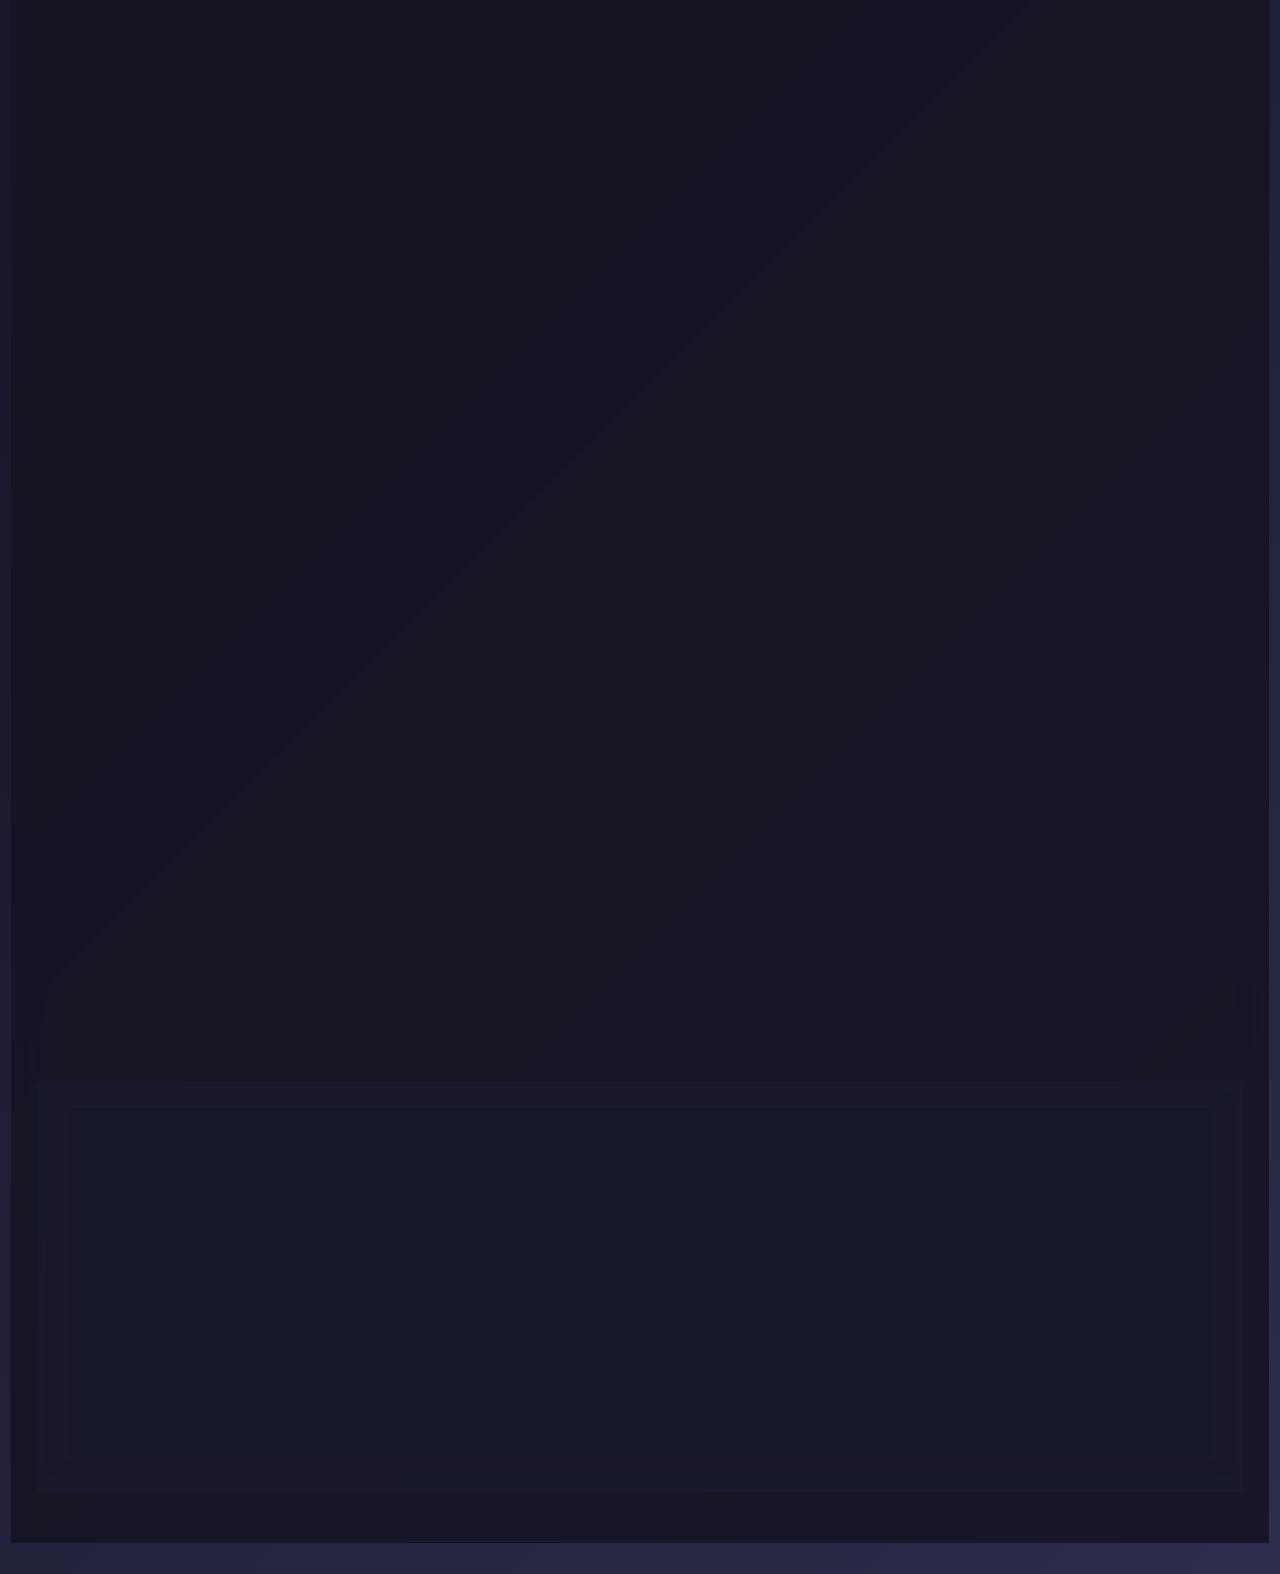
==== commit e8505fdb: "Update index.html" ====
--- a/index.html
+++ b/index.html
@@ -7,10 +7,10 @@
     <meta name="description" content="Трекер для настольной игры Ужас Аркхема с гексагональной сеткой записей">
     <meta name="keywords" content="Ужас Аркхема, Arkham Horror, трекер, настольная игра, гексагоны">
     
-    <!-- Favicon с щупальцем и глазом -->
-    <link rel="icon" type="image/svg+xml" href="data:image/svg+xml,%3Csvg xmlns='http://www.w3.org/2000/svg' viewBox='0 0 100 100'%3E%3Cdefs%3E%3ClinearGradient id='tentacleGrad' x1='0%25' y1='0%25' x2='100%25' y2='100%25'%3E%3Cstop offset='0%25' style='stop-color:%238b0000' /%3E%3Cstop offset='100%25' style='stop-color:%235a0000' /%3E%3C/linearGradient%3E%3C/defs%3E%3C!-- Щупальце --%3E%3Cpath d='M50 10 Q30 30 25 50 Q20 70 30 85 Q40 95 55 90 Q70 85 75 70 Q80 55 70 40 Q60 25 50 10' fill='url(%23tentacleGrad)' stroke='%23daa520' stroke-width='3'/%3E%3C!-- Глаз --%3E%3Ccircle cx='45' cy='40' r='12' fill='%23ffffff' stroke='%23daa520' stroke-width='2'/%3E%3Ccircle cx='45' cy='40' r='6' fill='%23000000'/%3E%3Ccircle cx='42' cy='37' r='2' fill='%23ffffff'/%3E%3C/svg%3E">
-    <link rel="icon" type="image/png" sizes="32x32" href="data:image/svg+xml,%3Csvg xmlns='http://www.w3.org/2000/svg' viewBox='0 0 100 100'%3E%3Cdefs%3E%3ClinearGradient id='tentacleGrad' x1='0%25' y1='0%25' x2='100%25' y2='100%25'%3E%3Cstop offset='0%25' style='stop-color:%238b0000' /%3E%3Cstop offset='100%25' style='stop-color:%235a0000' /%3E%3C/linearGradient%3E%3C/defs%3E%3C!-- Щупальце --%3E%3Cpath d='M50 10 Q30 30 25 50 Q20 70 30 85 Q40 95 55 90 Q70 85 75 70 Q80 55 70 40 Q60 25 50 10' fill='url(%23tentacleGrad)' stroke='%23daa520' stroke-width='3'/%3E%3C!-- Глаз --%3E%3Ccircle cx='45' cy='40' r='12' fill='%23ffffff' stroke='%23daa520' stroke-width='2'/%3E%3Ccircle cx='45' cy='40' r='6' fill='%23000000'/%3E%3Ccircle cx='42' cy='37' r='2' fill='%23ffffff'/%3E%3C/svg%3E">
-    <link rel="apple-touch-icon" href="data:image/svg+xml,%3Csvg xmlns='http://www.w3.org/2000/svg' viewBox='0 0 100 100'%3E%3Cdefs%3E%3ClinearGradient id='tentacleGrad' x1='0%25' y1='0%25' x2='100%25' y2='100%25'%3E%3Cstop offset='0%25' style='stop-color:%238b0000' /%3E%3Cstop offset='100%25' style='stop-color:%235a0000' /%3E%3C/linearGradient%3E%3C/defs%3E%3C!-- Щупальце --%3E%3Cpath d='M50 10 Q30 30 25 50 Q20 70 30 85 Q40 95 55 90 Q70 85 75 70 Q80 55 70 40 Q60 25 50 10' fill='url(%23tentacleGrad)' stroke='%23daa520' stroke-width='3'/%3E%3C!-- Глаз --%3E%3Ccircle cx='45' cy='40' r='12' fill='%23ffffff' stroke='%23daa520' stroke-width='2'/%3E%3Ccircle cx='45' cy='40' r='6' fill='%23000000'/%3E%3Ccircle cx='42' cy='37' r='2' fill='%23ffffff'/%3E%3C/svg%3E">
+    <!-- Favicon с гексагоном и вашей иконкой (с фоном) -->
+    <link rel="icon" type="image/svg+xml" href="data:image/svg+xml,%3Csvg xmlns='http://www.w3.org/2000/svg' viewBox='0 0 100 100'%3E%3Cdefs%3E%3ClinearGradient id='bg' x1='0%25' y1='0%25' x2='100%25' y2='100%25'%3E%3Cstop offset='0%25' style='stop-color:%238b0000' /%3E%3Cstop offset='100%25' style='stop-color:%235a0000' /%3E%3C/linearGradient%3E%3Cpattern id='image' patternUnits='userSpaceOnUse' width='80' height='80' x='10' y='10'%3E%3Cimage href='icon.png' x='0' y='0' width='80' height='80' preserveAspectRatio='xMidYMid slice' /%3E%3C/pattern%3E%3C/defs%3E%3Cpolygon points='50,5 90,25 90,75 50,95 10,75 10,25' fill='url(%23bg)' stroke='%23daa520' stroke-width='4'/%3E%3Cpolygon points='50,10 85,28 85,72 50,90 15,72 15,28' fill='url(%23image)' stroke='%23daa520' stroke-width='2'/%3E%3C/svg%3E">
+    <link rel="icon" type="image/png" sizes="32x32" href="data:image/svg+xml,%3Csvg xmlns='http://www.w3.org/2000/svg' viewBox='0 0 100 100'%3E%3Cdefs%3E%3ClinearGradient id='bg' x1='0%25' y1='0%25' x2='100%25' y2='100%25'%3E%3Cstop offset='0%25' style='stop-color:%238b0000' /%3E%3Cstop offset='100%25' style='stop-color:%235a0000' /%3E%3C/linearGradient%3E%3Cpattern id='image' patternUnits='userSpaceOnUse' width='80' height='80' x='10' y='10'%3E%3Cimage href='icon.png' x='0' y='0' width='80' height='80' preserveAspectRatio='xMidYMid slice' /%3E%3C/pattern%3E%3C/defs%3E%3Cpolygon points='50,5 90,25 90,75 50,95 10,75 10,25' fill='url(%23bg)' stroke='%23daa520' stroke-width='4'/%3E%3Cpolygon points='50,10 85,28 85,72 50,90 15,72 15,28' fill='url(%23image)' stroke='%23daa520' stroke-width='2'/%3E%3C/svg%3E">
+    <link rel="apple-touch-icon" href="data:image/svg+xml,%3Csvg xmlns='http://www.w3.org/2000/svg' viewBox='0 0 100 100'%3E%3Cdefs%3E%3ClinearGradient id='bg' x1='0%25' y1='0%25' x2='100%25' y2='100%25'%3E%3Cstop offset='0%25' style='stop-color:%238b0000' /%3E%3Cstop offset='100%25' style='stop-color:%235a0000' /%3E%3C/linearGradient%3E%3Cpattern id='image' patternUnits='userSpaceOnUse' width='80' height='80' x='10' y='10'%3E%3Cimage href='icon.png' x='0' y='0' width='80' height='80' preserveAspectRatio='xMidYMid slice' /%3E%3C/pattern%3E%3C/defs%3E%3Cpolygon points='50,5 90,25 90,75 50,95 10,75 10,25' fill='url(%23bg)' stroke='%23daa520' stroke-width='4'/%3E%3Cpolygon points='50,10 85,28 85,72 50,90 15,72 15,28' fill='url(%23image)' stroke='%23daa520' stroke-width='2'/%3E%3C/svg%3E">
     
     <link rel="stylesheet" href="style.css">
     <link href="https://fonts.googleapis.com/css2?family=MedievalSharp&family=Cinzel:wght@400;700&display=swap" rel="stylesheet">
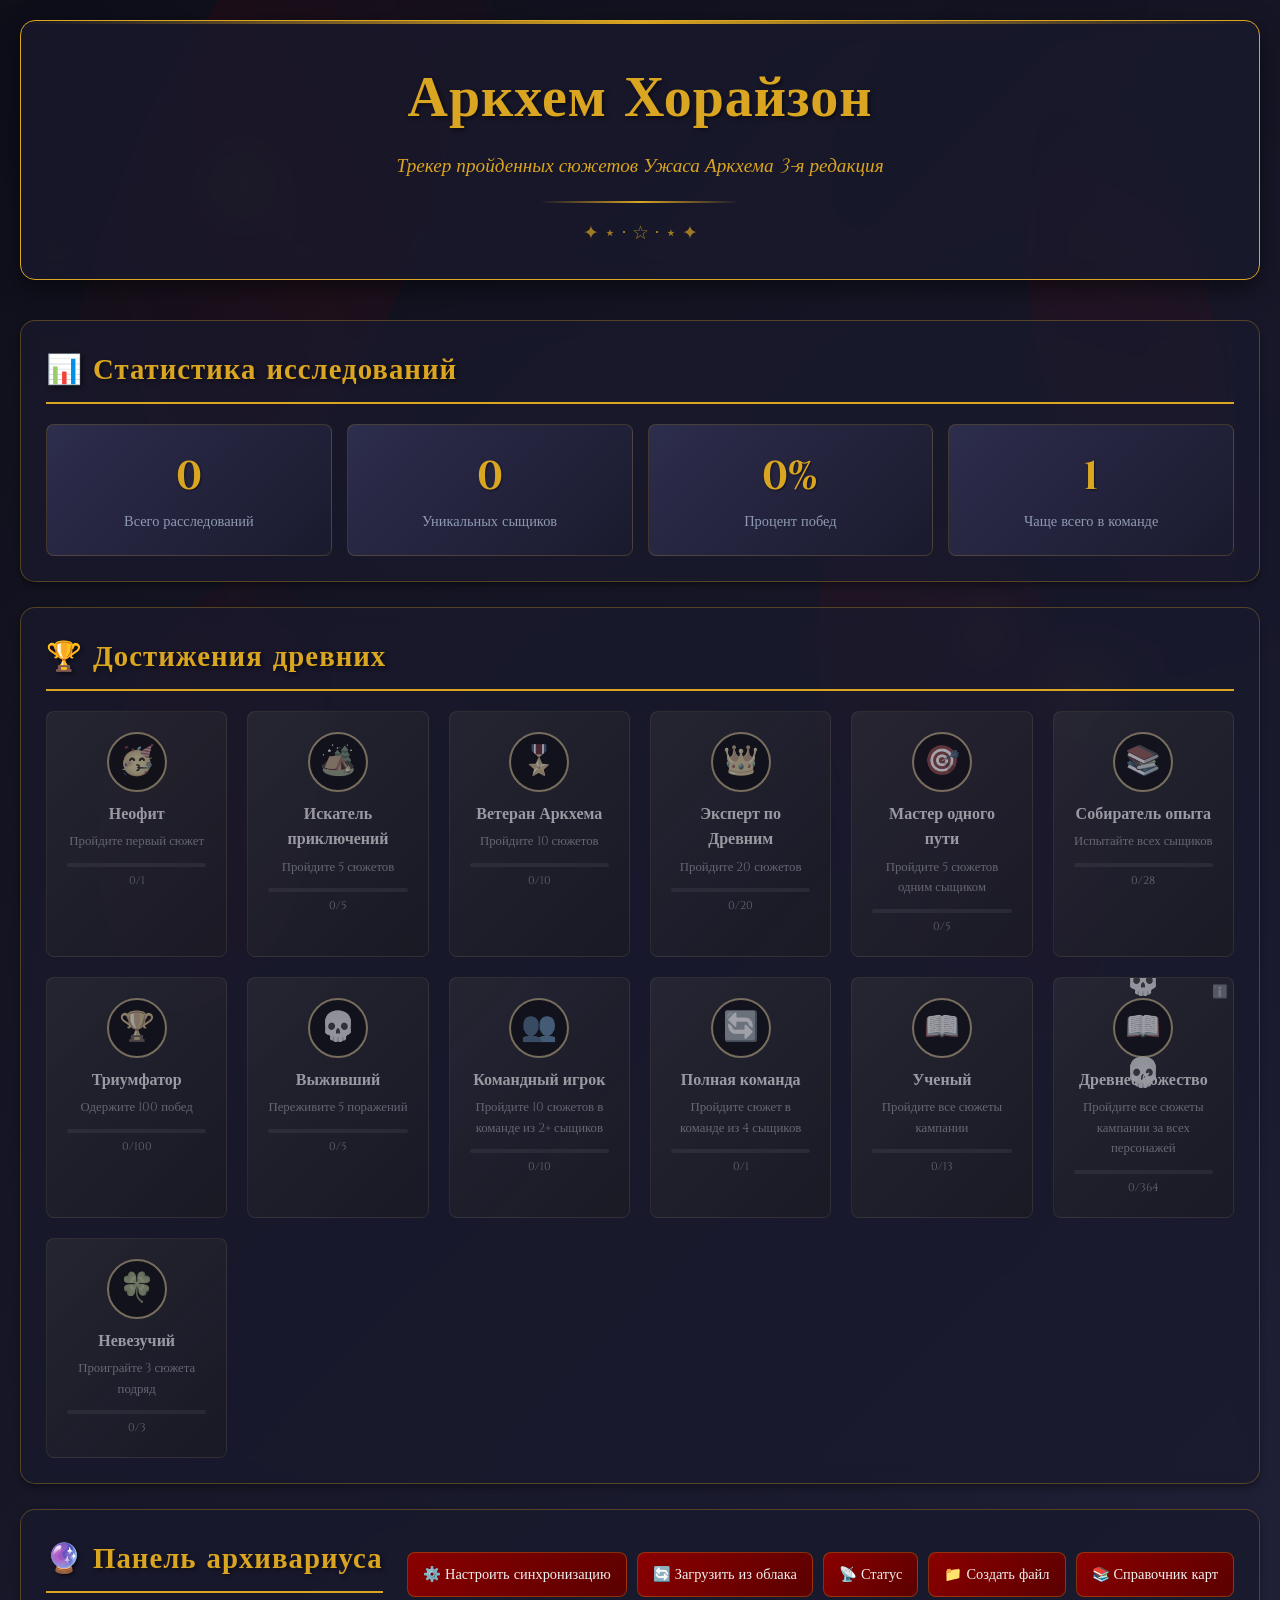
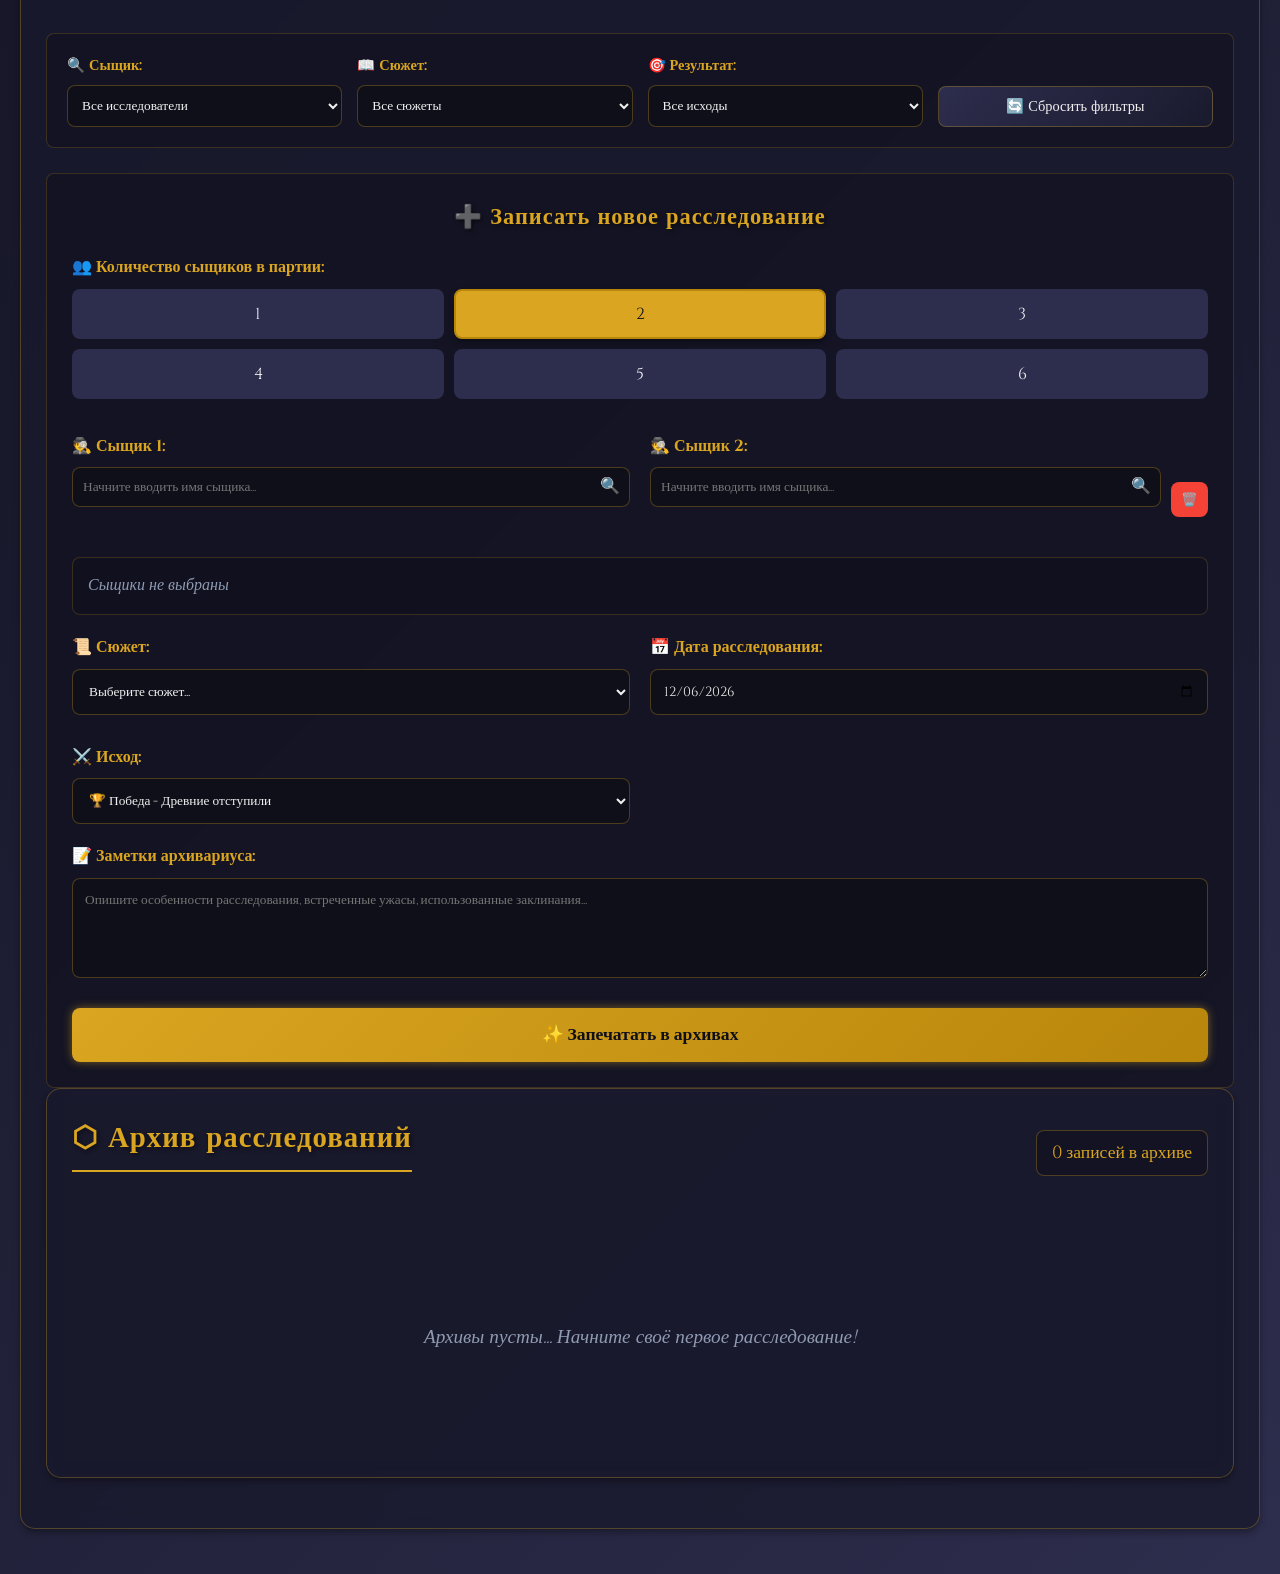
==== commit 88718fa1: "Update index.html" ====
--- a/index.html
+++ b/index.html
@@ -87,6 +87,7 @@
                     <button id="manual-sync" class="control-btn btn-hover-effect">🔄 Загрузить из облака</button>
                     <button id="sync-status" class="control-btn btn-hover-effect">📡 Статус</button>
                     <button id="create-sync-file" class="control-btn btn-hover-effect">📁 Создать файл</button>
+                    <a href="cards.html" class="control-btn btn-hover-effect" style="text-decoration: none;">📚 Справочник карт</a>
                 </div>
             </div>
 
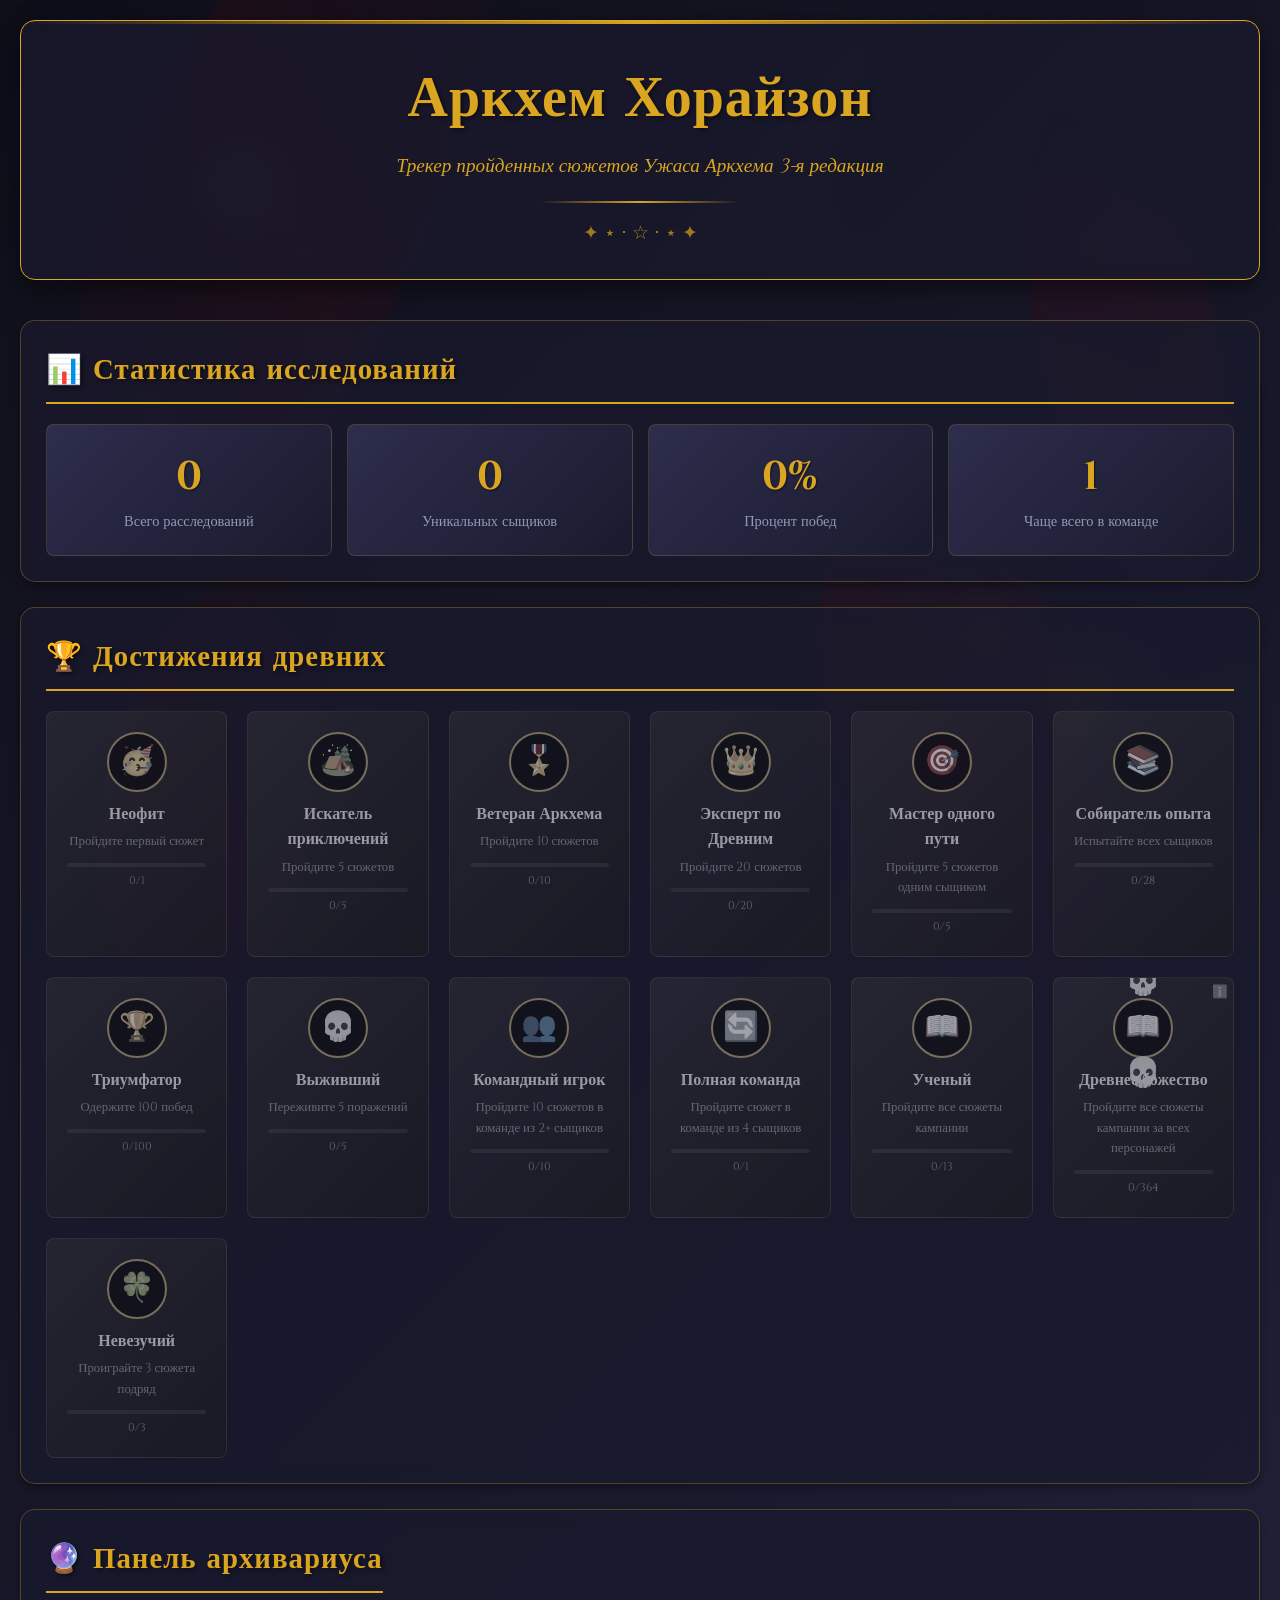
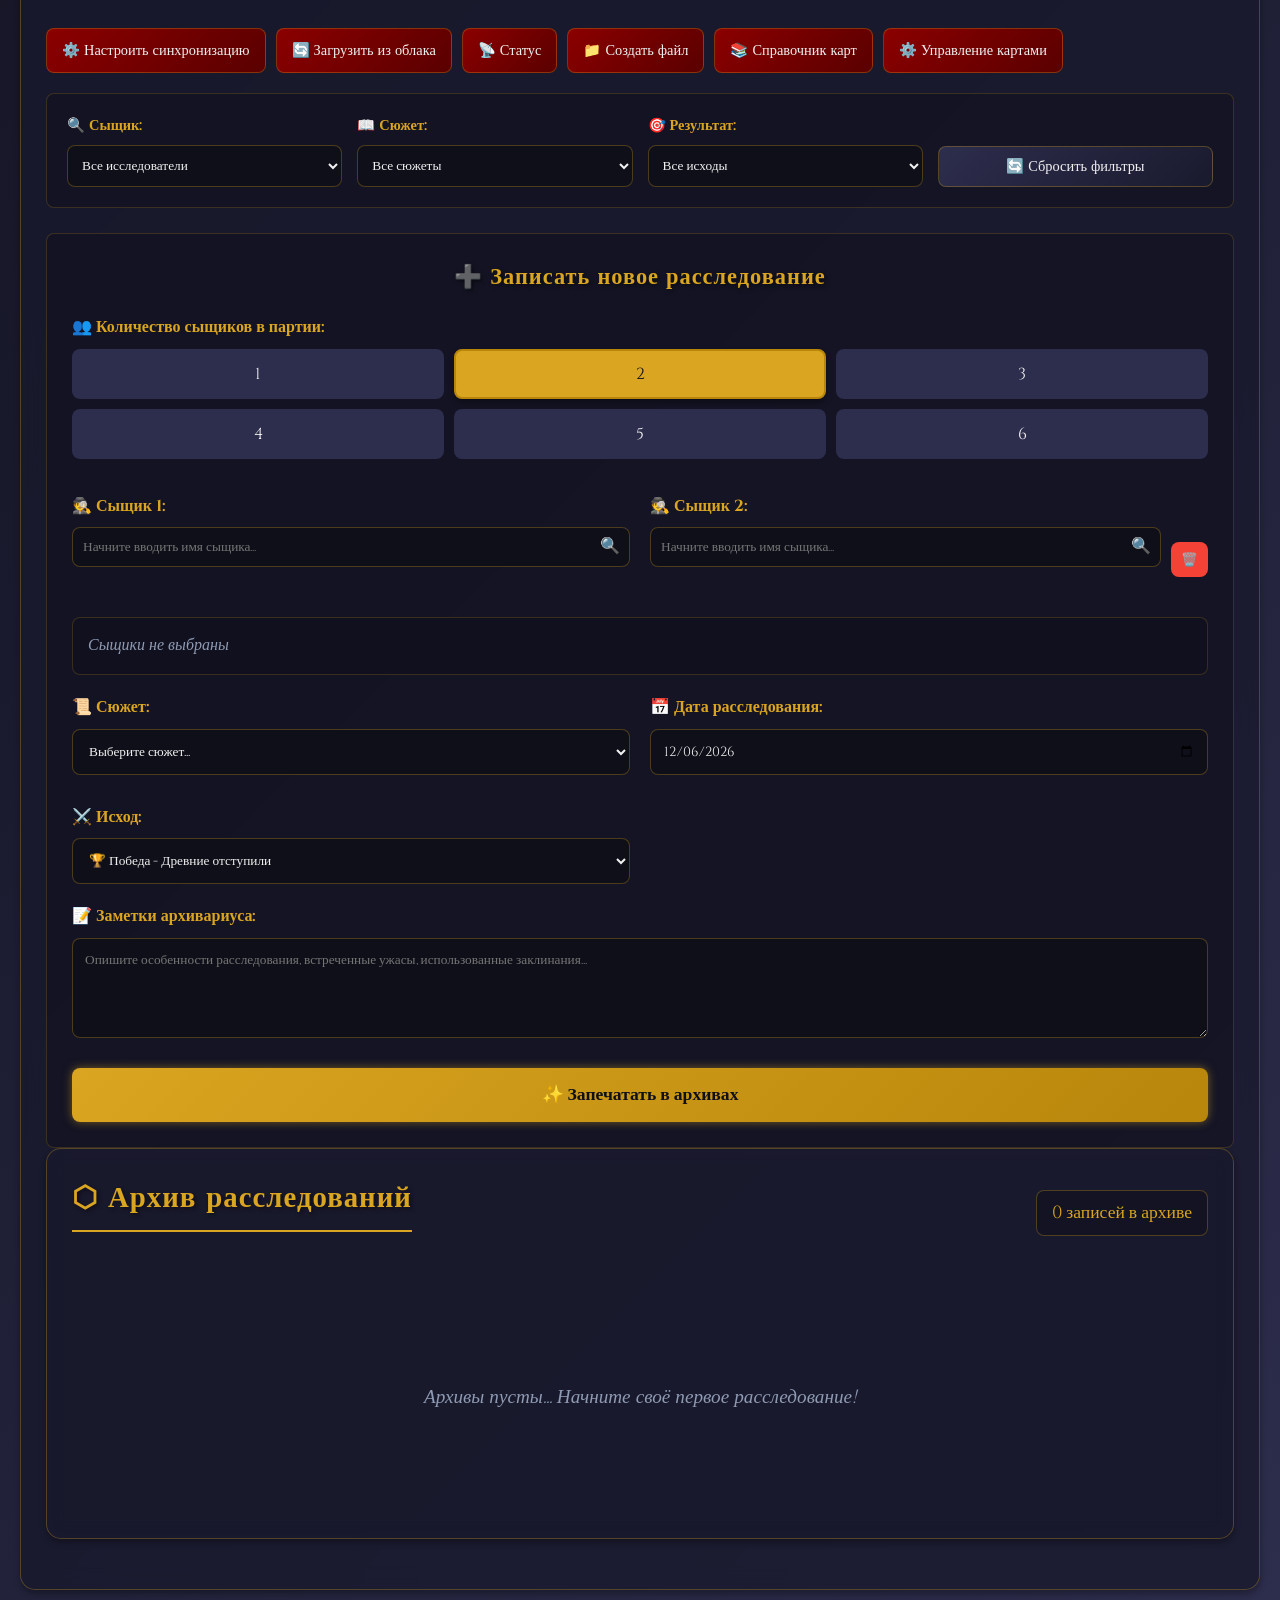
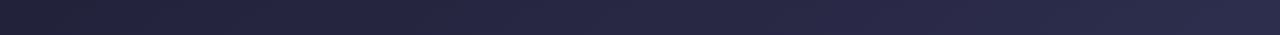
==== commit fcffbd42: "Update index.html" ====
--- a/index.html
+++ b/index.html
@@ -88,6 +88,7 @@
                     <button id="sync-status" class="control-btn btn-hover-effect">📡 Статус</button>
                     <button id="create-sync-file" class="control-btn btn-hover-effect">📁 Создать файл</button>
                     <a href="cards.html" class="control-btn btn-hover-effect" style="text-decoration: none;">📚 Справочник карт</a>
+                    <a href="admin.html" class="control-btn btn-hover-effect" style="text-decoration: none;">⚙️ Управление картами</a>
                 </div>
             </div>
 
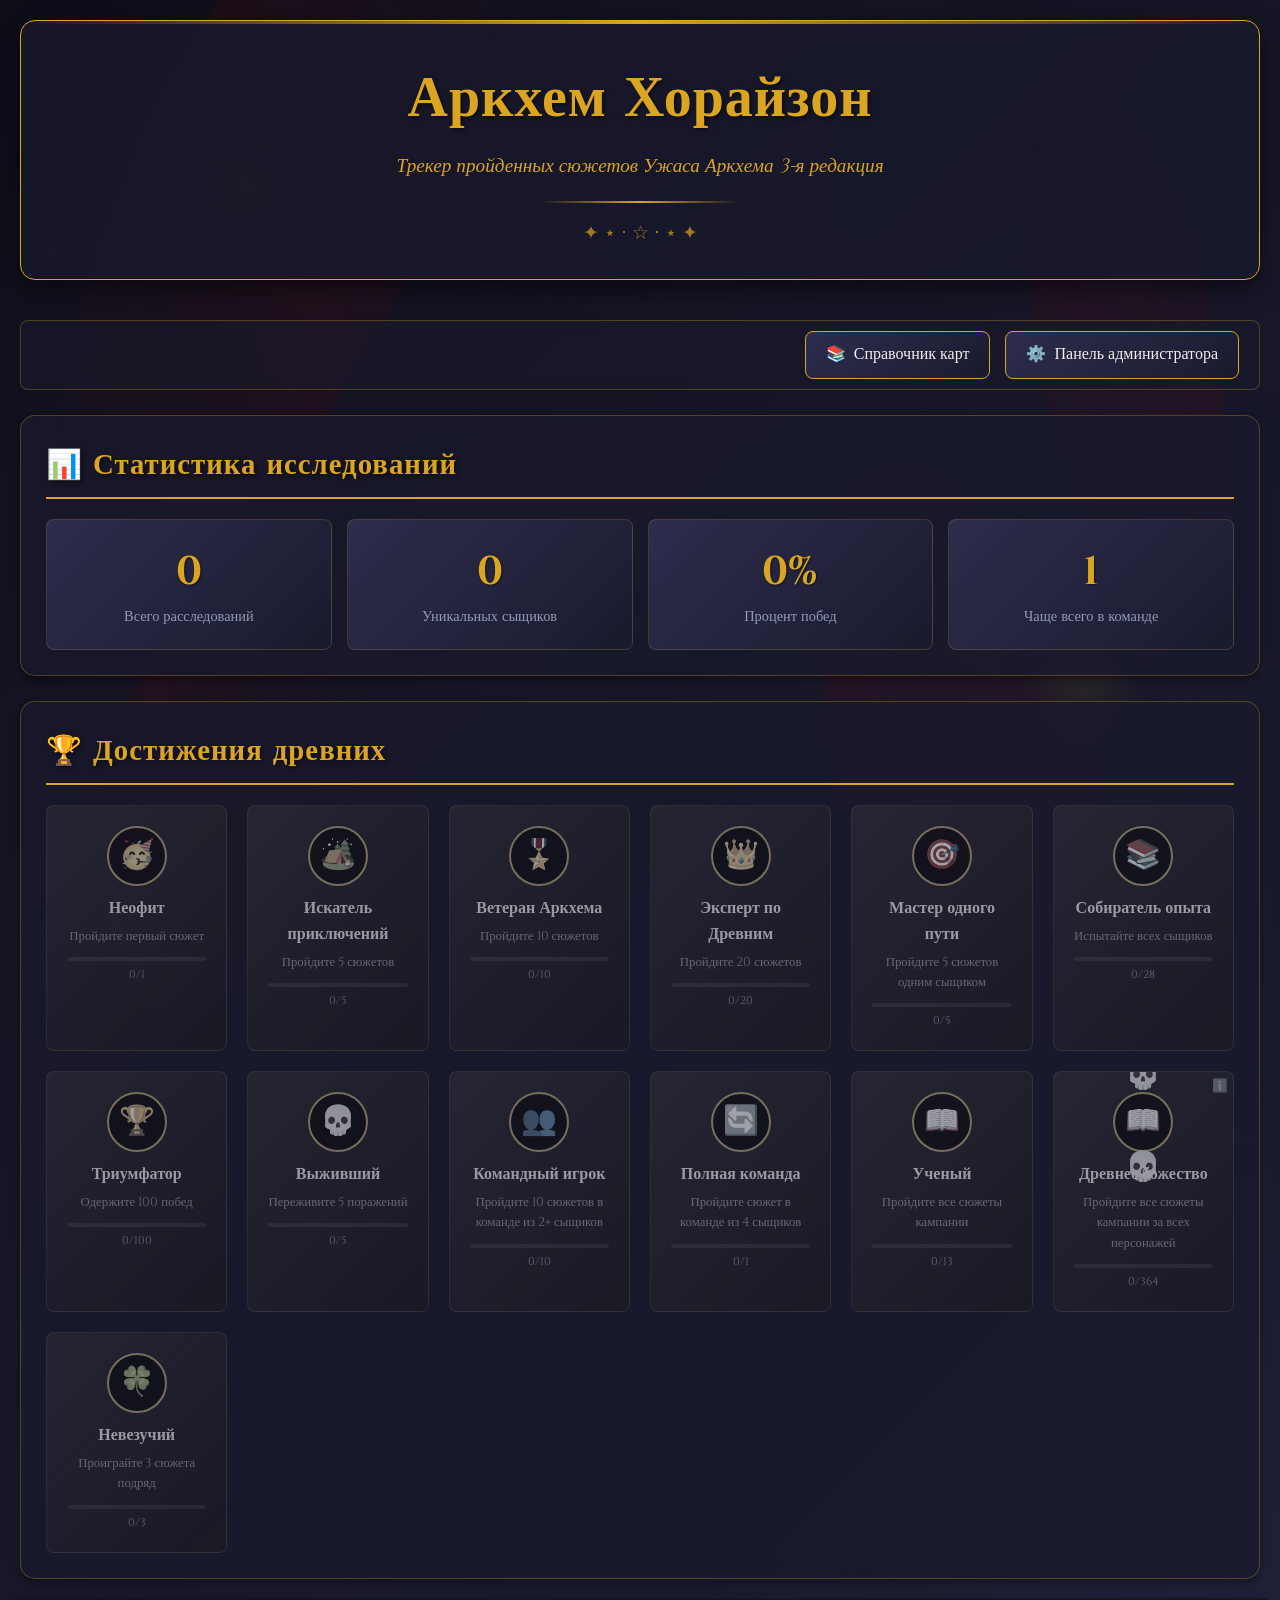
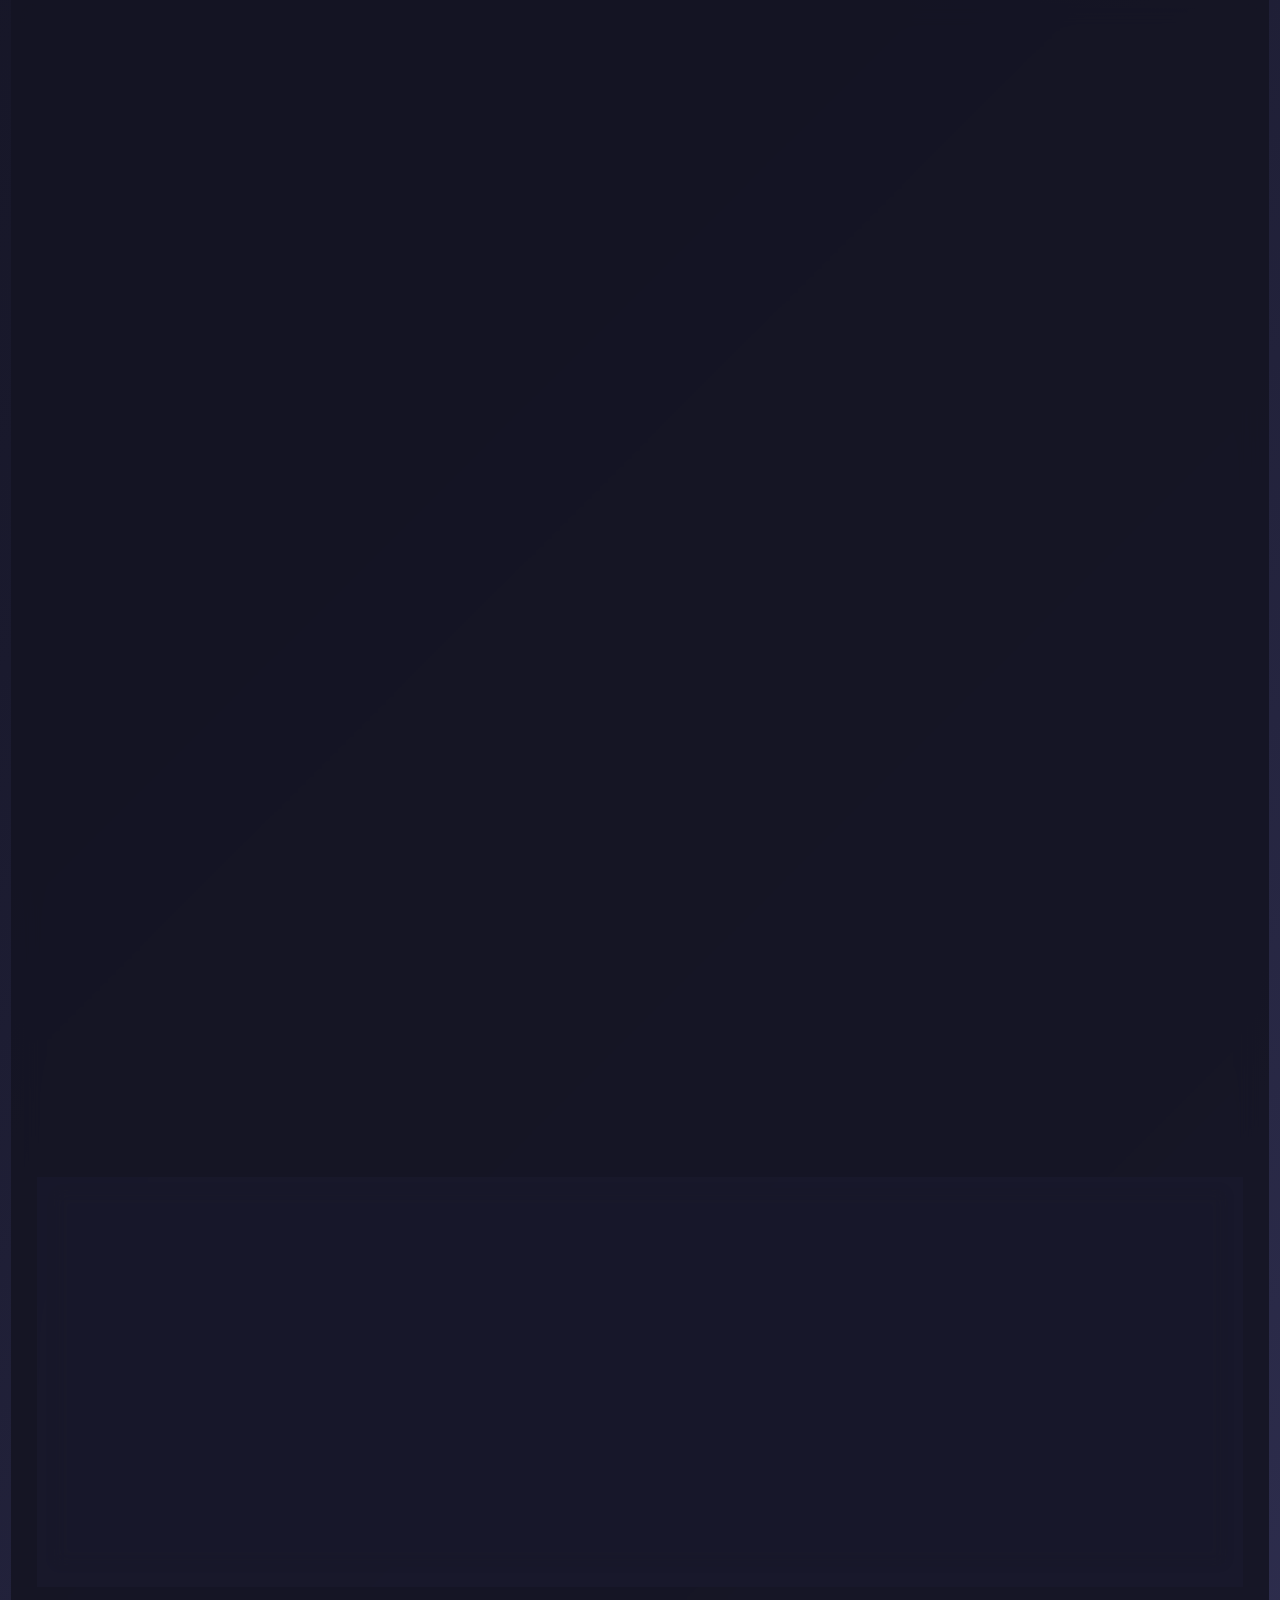
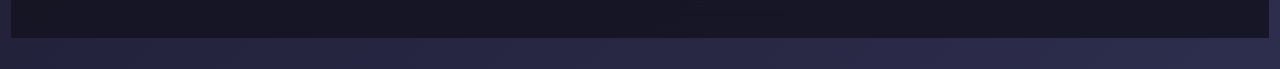
==== commit 2d248e88: "Update index.html" ====
--- a/index.html
+++ b/index.html
@@ -7,16 +7,52 @@
     <meta name="description" content="Трекер для настольной игры Ужас Аркхема с гексагональной сеткой записей">
     <meta name="keywords" content="Ужас Аркхема, Arkham Horror, трекер, настольная игра, гексагоны">
     
-    <!-- Favicon с гексагоном и вашей иконкой (с фоном) -->
-    <link rel="icon" type="image/svg+xml" href="data:image/svg+xml,%3Csvg xmlns='http://www.w3.org/2000/svg' viewBox='0 0 100 100'%3E%3Cdefs%3E%3ClinearGradient id='bg' x1='0%25' y1='0%25' x2='100%25' y2='100%25'%3E%3Cstop offset='0%25' style='stop-color:%238b0000' /%3E%3Cstop offset='100%25' style='stop-color:%235a0000' /%3E%3C/linearGradient%3E%3Cpattern id='image' patternUnits='userSpaceOnUse' width='80' height='80' x='10' y='10'%3E%3Cimage href='icon.png' x='0' y='0' width='80' height='80' preserveAspectRatio='xMidYMid slice' /%3E%3C/pattern%3E%3C/defs%3E%3Cpolygon points='50,5 90,25 90,75 50,95 10,75 10,25' fill='url(%23bg)' stroke='%23daa520' stroke-width='4'/%3E%3Cpolygon points='50,10 85,28 85,72 50,90 15,72 15,28' fill='url(%23image)' stroke='%23daa520' stroke-width='2'/%3E%3C/svg%3E">
-    <link rel="icon" type="image/png" sizes="32x32" href="data:image/svg+xml,%3Csvg xmlns='http://www.w3.org/2000/svg' viewBox='0 0 100 100'%3E%3Cdefs%3E%3ClinearGradient id='bg' x1='0%25' y1='0%25' x2='100%25' y2='100%25'%3E%3Cstop offset='0%25' style='stop-color:%238b0000' /%3E%3Cstop offset='100%25' style='stop-color:%235a0000' /%3E%3C/linearGradient%3E%3Cpattern id='image' patternUnits='userSpaceOnUse' width='80' height='80' x='10' y='10'%3E%3Cimage href='icon.png' x='0' y='0' width='80' height='80' preserveAspectRatio='xMidYMid slice' /%3E%3C/pattern%3E%3C/defs%3E%3Cpolygon points='50,5 90,25 90,75 50,95 10,75 10,25' fill='url(%23bg)' stroke='%23daa520' stroke-width='4'/%3E%3Cpolygon points='50,10 85,28 85,72 50,90 15,72 15,28' fill='url(%23image)' stroke='%23daa520' stroke-width='2'/%3E%3C/svg%3E">
-    <link rel="apple-touch-icon" href="data:image/svg+xml,%3Csvg xmlns='http://www.w3.org/2000/svg' viewBox='0 0 100 100'%3E%3Cdefs%3E%3ClinearGradient id='bg' x1='0%25' y1='0%25' x2='100%25' y2='100%25'%3E%3Cstop offset='0%25' style='stop-color:%238b0000' /%3E%3Cstop offset='100%25' style='stop-color:%235a0000' /%3E%3C/linearGradient%3E%3Cpattern id='image' patternUnits='userSpaceOnUse' width='80' height='80' x='10' y='10'%3E%3Cimage href='icon.png' x='0' y='0' width='80' height='80' preserveAspectRatio='xMidYMid slice' /%3E%3C/pattern%3E%3C/defs%3E%3Cpolygon points='50,5 90,25 90,75 50,95 10,75 10,25' fill='url(%23bg)' stroke='%23daa520' stroke-width='4'/%3E%3Cpolygon points='50,10 85,28 85,72 50,90 15,72 15,28' fill='url(%23image)' stroke='%23daa520' stroke-width='2'/%3E%3C/svg%3E">
+    <!-- Favicon с щупальцем и глазом -->
+    <link rel="icon" type="image/svg+xml" href="data:image/svg+xml,%3Csvg xmlns='http://www.w3.org/2000/svg' viewBox='0 0 100 100'%3E%3Cdefs%3E%3ClinearGradient id='tentacleGrad' x1='0%25' y1='0%25' x2='100%25' y2='100%25'%3E%3Cstop offset='0%25' style='stop-color:%238b0000' /%3E%3Cstop offset='100%25' style='stop-color:%235a0000' /%3E%3C/linearGradient%3E%3C/defs%3E%3Cpath d='M50 10 Q30 30 25 50 Q20 70 30 85 Q40 95 55 90 Q70 85 75 70 Q80 55 70 40 Q60 25 50 10' fill='url(%23tentacleGrad)' stroke='%23daa520' stroke-width='3'/%3E%3Ccircle cx='45' cy='40' r='12' fill='%23ffffff' stroke='%23daa520' stroke-width='2'/%3E%3Ccircle cx='45' cy='40' r='6' fill='%23000000'/%3E%3Ccircle cx='42' cy='37' r='2' fill='%23ffffff'/%3E%3C/svg%3E">
+    <link rel="icon" type="image/png" sizes="32x32" href="data:image/svg+xml,%3Csvg xmlns='http://www.w3.org/2000/svg' viewBox='0 0 100 100'%3E%3Cdefs%3E%3ClinearGradient id='tentacleGrad' x1='0%25' y1='0%25' x2='100%25' y2='100%25'%3E%3Cstop offset='0%25' style='stop-color:%238b0000' /%3E%3Cstop offset='100%25' style='stop-color:%235a0000' /%3E%3C/linearGradient%3E%3C/defs%3E%3Cpath d='M50 10 Q30 30 25 50 Q20 70 30 85 Q40 95 55 90 Q70 85 75 70 Q80 55 70 40 Q60 25 50 10' fill='url(%23tentacleGrad)' stroke='%23daa520' stroke-width='3'/%3E%3Ccircle cx='45' cy='40' r='12' fill='%23ffffff' stroke='%23daa520' stroke-width='2'/%3E%3Ccircle cx='45' cy='40' r='6' fill='%23000000'/%3E%3Ccircle cx='42' cy='37' r='2' fill='%23ffffff'/%3E%3C/svg%3E">
+    <link rel="apple-touch-icon" href="data:image/svg+xml,%3Csvg xmlns='http://www.w3.org/2000/svg' viewBox='0 0 100 100'%3E%3Cdefs%3E%3ClinearGradient id='tentacleGrad' x1='0%25' y1='0%25' x2='100%25' y2='100%25'%3E%3Cstop offset='0%25' style='stop-color:%238b0000' /%3E%3Cstop offset='100%25' style='stop-color:%235a0000' /%3E%3C/linearGradient%3E%3C/defs%3E%3Cpath d='M50 10 Q30 30 25 50 Q20 70 30 85 Q40 95 55 90 Q70 85 75 70 Q80 55 70 40 Q60 25 50 10' fill='url(%23tentacleGrad)' stroke='%23daa520' stroke-width='3'/%3E%3Ccircle cx='45' cy='40' r='12' fill='%23ffffff' stroke='%23daa520' stroke-width='2'/%3E%3Ccircle cx='45' cy='40' r='6' fill='%23000000'/%3E%3Ccircle cx='42' cy='37' r='2' fill='%23ffffff'/%3E%3C/svg%3E">
     
     <link rel="stylesheet" href="style.css">
     <link href="https://fonts.googleapis.com/css2?family=MedievalSharp&family=Cinzel:wght@400;700&display=swap" rel="stylesheet">
+
+    <!-- Дополнительные стили для верхней панели навигации -->
+    <style>
+        .top-actions {
+            display: flex;
+            justify-content: flex-end;
+            gap: 15px;
+            margin-bottom: 25px;
+            padding: 10px 20px;
+            background: rgba(26, 26, 46, 0.5);
+            border-radius: var(--border-radius);
+            border: 1px solid rgba(218, 165, 32, 0.3);
+            backdrop-filter: blur(5px);
+        }
+        
+        .top-action-btn {
+            background: linear-gradient(135deg, var(--secondary-light), var(--secondary));
+            color: var(--text-light);
+            padding: 10px 20px;
+            border: 1px solid var(--accent);
+            border-radius: var(--border-radius);
+            text-decoration: none;
+            font-family: 'Cinzel', serif;
+            transition: all 0.3s ease;
+            display: inline-flex;
+            align-items: center;
+            gap: 8px;
+        }
+        
+        .top-action-btn:hover {
+            background: var(--accent);
+            color: var(--secondary-dark);
+            transform: translateY(-2px);
+            box-shadow: var(--shadow);
+        }
+    </style>
 </head>
 <body>
-    <!-- Фон с атмосферными элементами -->
+    <!-- Фон с атмосферными элементами (полностью скопирован из исходного index.html) -->
     <div class="background-elements">
         <div class="tentacle tentacle-1"></div>
         <div class="tentacle tentacle-2"></div>
@@ -52,7 +88,7 @@
     </div>
 
     <div class="container">
-        <!-- Заголовок -->
+        <!-- Заголовок (без изменений) -->
         <header class="main-header">
             <div class="title-container">
                 <h1 class="main-title eldritch-text">Аркхем Хорайзон</h1>
@@ -62,7 +98,17 @@
             </div>
         </header>
 
-        <!-- Статистика -->
+        <!-- Новая верхняя панель с кнопками навигации -->
+        <div class="top-actions">
+            <a href="cards.html" class="top-action-btn">
+                <span>📚</span> Справочник карт
+            </a>
+            <a href="admin.html" class="top-action-btn">
+                <span>⚙️</span> Панель администратора
+            </a>
+        </div>
+
+        <!-- Статистика (без изменений) -->
         <section class="stats-section">
             <h2 class="section-title eldritch-text">📊 Статистика исследований</h2>
             <div class="stats-grid" id="stats-container">
@@ -70,7 +116,7 @@
             </div>
         </section>
 
-        <!-- Достижения -->
+        <!-- Достижения (без изменений) -->
         <section class="achievements-section">
             <h2 class="section-title eldritch-text">🏆 Достижения древних</h2>
             <div class="achievements-grid" id="achievements-container">
@@ -83,41 +129,15 @@
             <div class="panel-header">
                 <h2 class="section-title eldritch-text">🔮 Панель архивариуса</h2>
                 <div class="control-buttons">
+                    <!-- Кнопки синхронизации (без изменений) -->
                     <button id="setup-sync" class="control-btn btn-hover-effect">⚙️ Настроить синхронизацию</button>
                     <button id="manual-sync" class="control-btn btn-hover-effect">🔄 Загрузить из облака</button>
                     <button id="sync-status" class="control-btn btn-hover-effect">📡 Статус</button>
                     <button id="create-sync-file" class="control-btn btn-hover-effect">📁 Создать файл</button>
-                    <a href="cards.html" class="control-btn btn-hover-effect" style="text-decoration: none;">📚 Справочник карт</a>
-                    <a href="admin.html" class="control-btn btn-hover-effect" style="text-decoration: none;">⚙️ Управление картами</a>
-                </div>
-            </div>
-
-            <!-- Фильтры -->
-            <div class="filters">
-                <div class="filter-group">
-                    <label for="filter-investigator" class="filter-label">🔍 Сыщик:</label>
-                    <select id="filter-investigator" class="filter-select focus-ring">
-                        <option value="all">Все исследователи</option>
-                    </select>
-                </div>
-                <div class="filter-group">
-                    <label for="filter-scenario" class="filter-label">📖 Сюжет:</label>
-                    <select id="filter-scenario" class="filter-select focus-ring">
-                        <option value="all">Все сюжеты</option>
-                    </select>
-                </div>
-                <div class="filter-group">
-                    <label for="filter-result" class="filter-label">🎯 Результат:</label>
-                    <select id="filter-result" class="filter-select focus-ring">
-                        <option value="all">Все исходы</option>
-                        <option value="win">Только победы</option>
-                        <option value="loss">Только поражения</option>
-                    </select>
-                </div>
-                <button id="reset-filters" class="control-btn secondary btn-hover-effect">🔄 Сбросить фильтры</button>
-            </div>
-
-            <!-- Форма добавления записи -->
+                </div>
+            </div>
+
+            <!-- Форма добавления записи (теперь выше фильтров) -->
             <div class="add-record-form">
                 <h3 class="form-title eldritch-text">➕ Записать новое расследование</h3>
                 <form id="progress-form" class="progress-form">
@@ -175,6 +195,31 @@
                 </form>
             </div>
 
+            <!-- Фильтры (теперь после формы) -->
+            <div class="filters">
+                <div class="filter-group">
+                    <label for="filter-investigator" class="filter-label">🔍 Сыщик:</label>
+                    <select id="filter-investigator" class="filter-select focus-ring">
+                        <option value="all">Все исследователи</option>
+                    </select>
+                </div>
+                <div class="filter-group">
+                    <label for="filter-scenario" class="filter-label">📖 Сюжет:</label>
+                    <select id="filter-scenario" class="filter-select focus-ring">
+                        <option value="all">Все сюжеты</option>
+                    </select>
+                </div>
+                <div class="filter-group">
+                    <label for="filter-result" class="filter-label">🎯 Результат:</label>
+                    <select id="filter-result" class="filter-select focus-ring">
+                        <option value="all">Все исходы</option>
+                        <option value="win">Только победы</option>
+                        <option value="loss">Только поражения</option>
+                    </select>
+                </div>
+                <button id="reset-filters" class="control-btn secondary btn-hover-effect">🔄 Сбросить фильтры</button>
+            </div>
+
             <!-- Гексагональная сетка записей -->
             <section class="records-section">
                 <div class="section-header">
